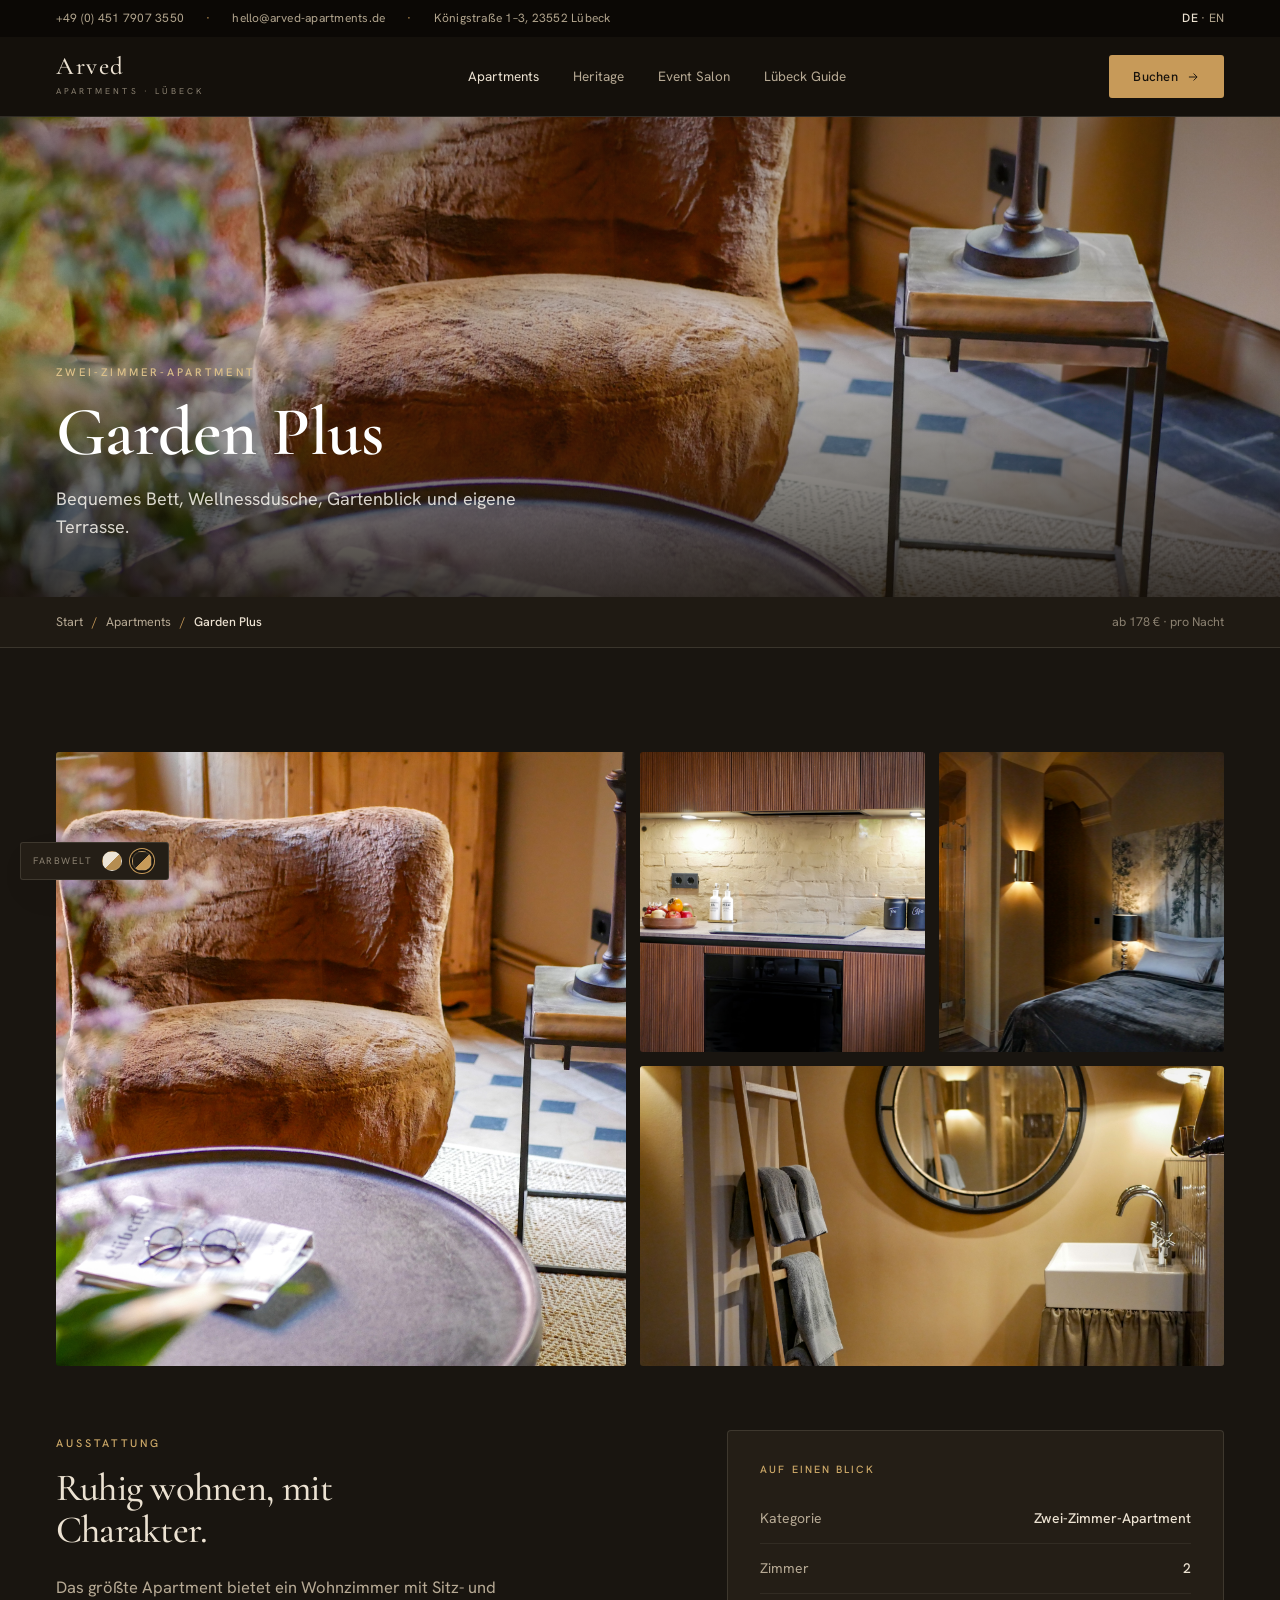
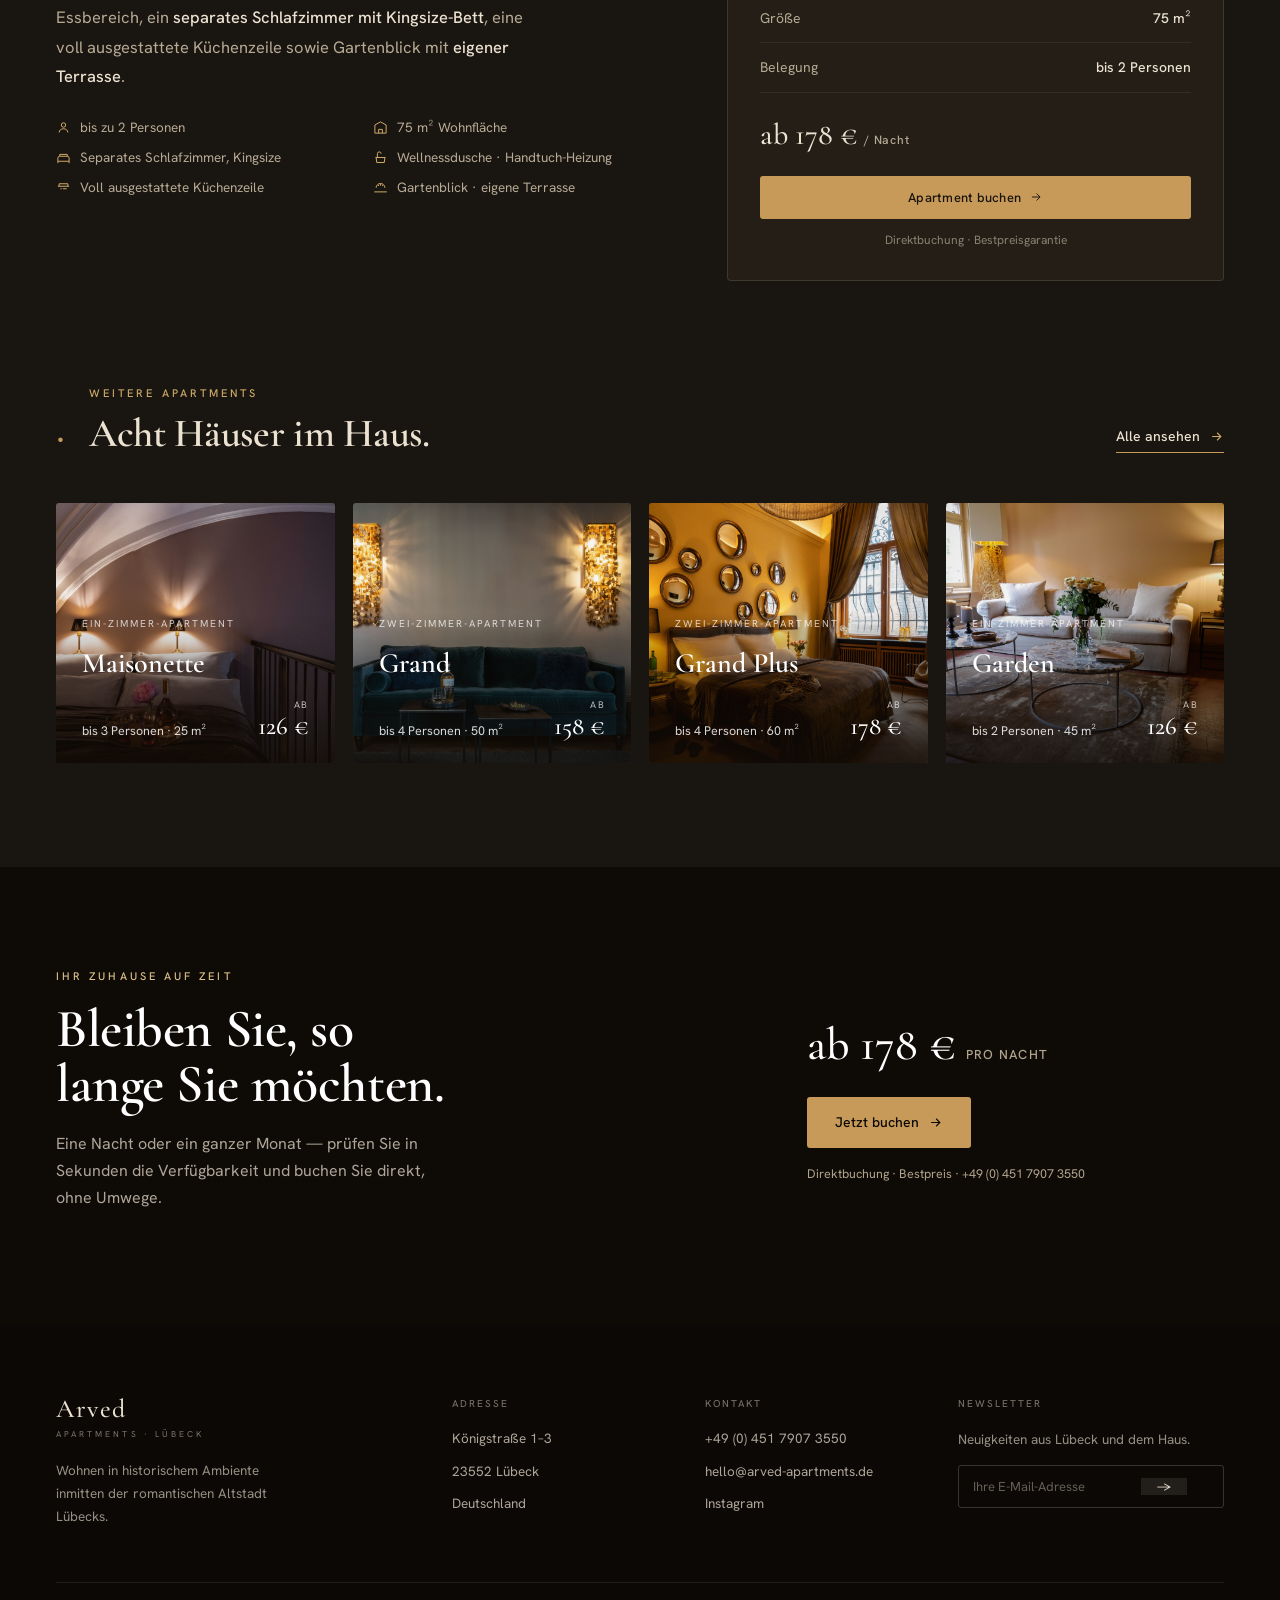
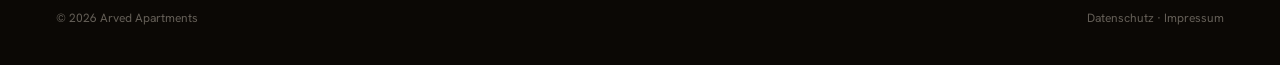
==== apartment-garden-plus.html @ 874bce6f "Initial import: ARVED Living click-dummy (static redesign prototype)" ====
<!DOCTYPE html>
<html lang="de"><head><meta charset="utf-8"><meta name="viewport" content="width=device-width, initial-scale=1"><title>Garden Plus — Arved Apartments</title>
<link rel="stylesheet" href="arved.css"><script src="arved.js"></script></head><body>
  <div class="util"><div class="util-in"><div class="l"><a href="tel:+4945179073550">+49 (0) 451 7907 3550</a><span class="dot">·</span><a href="mailto:hello@arved-apartments.de">hello@arved-apartments.de</a><span class="dot">·</span><span>Königstraße 1–3, 23552 Lübeck</span></div><div class="lang"><b>DE</b> · EN</div></div></div>
  <header class="nav"><div class="nav-in"><a class="mark" href="index.html"><b>Arved</b><span>Apartments · Lübeck</span></a><nav class="nav-l"><a href="apartments.html" class="on">Apartments</a><a href="heritage.html">Heritage</a><a href="event-salon.html">Event Salon</a><a href="lubeck.html">Lübeck Guide</a></nav><a class="btn-ink" href="https://booking2.softtec.software/arvedapartments" target="_blank" rel="noopener">Buchen <svg viewBox="0 0 24 24"><path d="M5 12h14M13 6l6 6-6 6"/></svg></a></div></header>
  <section class="phero" style="padding:0;"><img src="assets/arved/gardenplus-4.jpg" alt="Garden Plus Apartment" style="object-position:center 50%;"><div class="phero-ov"></div><div class="in"><span class="eb">Zwei-Zimmer-Apartment</span><h1>Garden Plus</h1><p>Bequemes Bett, Wellnessdusche, Gartenblick und eigene Terrasse.</p></div></section>
  <div class="crumb"><div class="wrap"><div><a href="index.html">Start</a><span class="sep">/</span><a href="apartments.html">Apartments</a><span class="sep">/</span><b>Garden Plus</b></div><div>ab 178 € · pro Nacht</div></div></div>

  <section><div class="wrap">
    <div class="gal">
        <a href="https://booking2.softtec.software/arvedapartments" target="_blank" rel="noopener"><img src="assets/arved/gardenplus-4.jpg" alt="Garden Plus — Wohnraum"></a>
        <a href="https://booking2.softtec.software/arvedapartments" target="_blank" rel="noopener"><img src="assets/arved/gardenplus-2.jpg" alt="Garden Plus — Küche"></a>
        <a href="https://booking2.softtec.software/arvedapartments" target="_blank" rel="noopener"><img src="assets/arved/gardenplus-3.jpg" alt="Garden Plus — Schlafzimmer"></a>
        <a href="https://booking2.softtec.software/arvedapartments" target="_blank" rel="noopener"><img src="assets/arved/gardenplus-1.jpg" alt="Garden Plus — Bad"></a>
    </div>
    <div class="facts" style="margin-top:64px;">
      <div class="prose">
        <span class="eb">Ausstattung</span>
        <h2 style="font-family:var(--serif);font-size:clamp(28px,3vw,40px);font-weight:500;letter-spacing:-0.02em;line-height:1.1;margin:12px 0 22px;max-width:16ch;">Ruhig wohnen, mit Charakter.</h2>
        <p>Das größte Apartment bietet ein Wohnzimmer mit Sitz- und Essbereich, ein <strong>separates Schlafzimmer mit Kingsize-Bett</strong>, eine voll ausgestattete Küchenzeile sowie Gartenblick mit <strong>eigener Terrasse</strong>.</p>
        <ul class="spec-list" style="grid-template-columns:1fr 1fr;max-width:none;margin-top:26px;"><li><svg viewBox="0 0 24 24"><circle cx="12" cy="8" r="3.5"/><path d="M5 20c0-3.6 3.1-6 7-6s7 2.4 7 6"/></svg>bis zu 2 Personen</li><li><svg viewBox="0 0 24 24"><path d="M3 21V8l9-5 9 5v13M3 21h18M9 21v-6h6v6"/></svg>75 m² Wohnfläche</li><li><svg viewBox="0 0 24 24"><path d="M3 18v-5a3 3 0 0 1 3-3h12a3 3 0 0 1 3 3v5M3 18h18M3 18v3M21 18v3M6 10V7h12v3"/></svg>Separates Schlafzimmer, Kingsize</li><li><svg viewBox="0 0 24 24"><path d="M4 12h16M7 12V6a3 3 0 0 1 6 0M5 12l1 8h12l1-8"/></svg>Wellnessdusche · Handtuch-Heizung</li><li><svg viewBox="0 0 24 24"><path d="M3 10h18M5 10V6h14v4M7 14h2M11 14h6"/></svg>Voll ausgestattete Küchenzeile</li><li><svg viewBox="0 0 24 24"><path d="M5 12.5a7 7 0 0 1 14 0M2 19h20M8.5 9.5l1-2M12 9l0-2.5M15.5 9.5l-1-2"/></svg>Gartenblick · eigene Terrasse</li></ul>
      </div>
      <aside class="factbox">
        <h4>Auf einen Blick</h4>
        <div class="r"><span>Kategorie</span><b>Zwei-Zimmer-Apartment</b></div>
        <div class="r"><span>Zimmer</span><b>2</b></div>
        <div class="r"><span>Größe</span><b>75 m²</b></div>
        <div class="r"><span>Belegung</span><b>bis 2 Personen</b></div>
        <div class="pr">ab 178 €<small>/ Nacht</small></div>
        <a class="btn-ink" style="width:100%;justify-content:center;" href="https://booking2.softtec.software/arvedapartments" target="_blank" rel="noopener">Apartment buchen <svg viewBox="0 0 24 24"><path d="M5 12h14M13 6l6 6-6 6"/></svg></a>
        <div style="text-align:center;font-size:12px;color:var(--t3);margin-top:12px;">Direktbuchung · Bestpreisgarantie</div>
      </aside>
    </div>
  </div></section>

  <section style="padding-top:0;"><div class="wrap">
    <div class="shead between"><div class="lh"><span class="rn" style="font-size:46px;">·</span><div><span class="eb">Weitere Apartments</span><h2 style="font-size:clamp(28px,3.2vw,40px);">Acht Häuser im Haus.</h2></div></div><a class="lnk" href="apartments.html">Alle ansehen <svg viewBox="0 0 24 24"><path d="M5 12h14M13 6l6 6-6 6"/></svg></a></div>
    <div style="display:grid;grid-template-columns:repeat(auto-fit,minmax(220px,1fr));gap:18px;">
        <a class="acard" style="min-height:260px;" href="apartment-maisonette.html"><img src="assets/arved/maisonette-3.jpg" alt="Maisonette"><div class="g"></div><div class="c"><span class="cat">Ein-Zimmer-Apartment</span><h3>Maisonette</h3><div class="row"><span class="spec">bis 3 Personen · 25 m²</span><span class="pr"><small>ab</small><b>126 €</b></span></div></div></a>
        <a class="acard" style="min-height:260px;" href="apartment-grand.html"><img src="assets/arved/grand-1.jpg" alt="Grand"><div class="g"></div><div class="c"><span class="cat">Zwei-Zimmer-Apartment</span><h3>Grand</h3><div class="row"><span class="spec">bis 4 Personen · 50 m²</span><span class="pr"><small>ab</small><b>158 €</b></span></div></div></a>
        <a class="acard" style="min-height:260px;" href="apartment-grand-plus.html"><img src="assets/arved/grandplus-3.jpg" alt="Grand Plus"><div class="g"></div><div class="c"><span class="cat">Zwei-Zimmer-Apartment</span><h3>Grand Plus</h3><div class="row"><span class="spec">bis 4 Personen · 60 m²</span><span class="pr"><small>ab</small><b>178 €</b></span></div></div></a>
        <a class="acard" style="min-height:260px;" href="apartment-garden.html"><img src="assets/arved/garden-1.jpg" alt="Garden"><div class="g"></div><div class="c"><span class="cat">Ein-Zimmer-Apartment</span><h3>Garden</h3><div class="row"><span class="spec">bis 2 Personen · 45 m²</span><span class="pr"><small>ab</small><b>126 €</b></span></div></div></a>
    </div>
  </div></section>

  <section class="band" style="padding:0;"><div class="wrap"><div><span class="eb">Ihr Zuhause auf Zeit</span><h2>Bleiben Sie, so lange Sie möchten.</h2><p>Eine Nacht oder ein ganzer Monat — prüfen Sie in Sekunden die Verfügbarkeit und buchen Sie direkt, ohne Umwege.</p></div><div class="band-cta"><div class="band-price">ab 178 €<small>pro Nacht</small></div><a class="btn-brass" style="margin-top:0;" href="https://booking2.softtec.software/arvedapartments" target="_blank" rel="noopener">Jetzt buchen <svg viewBox="0 0 24 24"><path d="M5 12h14M13 6l6 6-6 6"/></svg></a><span class="band-note">Direktbuchung · Bestpreis · +49 (0) 451 7907 3550</span></div></div></section>
  <footer><div class="wrap"><div class="ft"><div><div class="mark"><b>Arved</b><span>Apartments · Lübeck</span></div><p>Wohnen in historischem Ambiente inmitten der romantischen Altstadt Lübecks.</p></div><div class="col"><h4>Adresse</h4><div>Königstraße 1–3</div><div>23552 Lübeck</div><div>Deutschland</div></div><div class="col"><h4>Kontakt</h4><a href="tel:+4945179073550">+49 (0) 451 7907 3550</a><a href="mailto:hello@arved-apartments.de">hello@arved-apartments.de</a><a href="https://www.instagram.com/arvedapartments/" target="_blank" rel="noopener">Instagram</a></div><div class="col"><h4>Newsletter</h4><p style="margin:0 0 14px;">Neuigkeiten aus Lübeck und dem Haus.</p><div class="nl"><input type="email" placeholder="Ihre E-Mail-Adresse"><button>→</button></div></div></div><div class="ft-b"><span>© 2026 Arved Apartments</span><span><a href="#">Datenschutz</a> · <a href="#">Impressum</a></span></div></div></footer>
</body></html>
---- arved.css ----
/* ============================================================
   Arved Apartments — shared styles
   Two Farbwelten: "Pergament" (warm, default) · "Salbei" (cool sage)
   Switch with <html data-theme="salbei">
   ============================================================ */
@import url('https://fonts.googleapis.com/css2?family=Cormorant+Garamond:ital,wght@0,500;0,600;1,500;1,600&family=Hanken+Grotesk:wght@400;500;600&family=Geist+Mono:wght@400;500&display=swap');

:root{
  /* ---- Pergament — warm parchment, deep wood-black, brass ---- */
  --page:#ece4d6; --paper:#f2ebdf; --card:#f4eee3; --card-h:#efe7d9;
  --ink:#1d1812; --ink2:#171209; --ink3:#221a10;
  --t1:#241d14; --t2:#6c6051; --t3:#9d917c;
  --inv:#ece2d2; --invm:#b1a48d;
  --line:rgba(35,26,12,0.13); --line-s:rgba(35,26,12,0.08); --line-iv:rgba(236,226,210,0.16);
  --brass:#b58d51; --brass-d:#8a6a37; --brass-iv:#cda968;
  --ph-bg:#e0d5c2;
  --nav-bg:rgba(236,228,214,0.86); --book-bg:rgba(244,238,227,0.96);
  --serif:'Cormorant Garamond',Georgia,serif; --sans:'Hanken Grotesk',-apple-system,sans-serif;
  --mono:'Geist Mono',ui-monospace,monospace;
}
/* ---- Salbei — sage-stone paper, deep petrol-green, antique gold ---- */
html[data-theme="nacht"]{
  --page:#191510; --paper:#1f1a13; --card:#241e16; --card-h:#2b2419;
  --ink:#0e0a06; --ink2:#0b0805; --ink3:#15100a;
  --t1:#ece2d2; --t2:#b7aa95; --t3:#8a8070;
  --inv:#ece2d2; --invm:#b1a48d;
  --line:rgba(236,226,210,0.13); --line-s:rgba(236,226,210,0.07); --line-iv:rgba(236,226,210,0.16);
  --brass:#c79a59; --brass-d:#cda968; --brass-iv:#dcc089;
  --ph-bg:#241e16;
  --nav-bg:rgba(20,16,11,0.82); --book-bg:#241e16;
}
html{transition:none;}
*{box-sizing:border-box;}
html,body{margin:0;}
body{background:var(--page);color:var(--t1);font-family:var(--sans);font-size:15px;line-height:1.62;-webkit-font-smoothing:antialiased;-moz-osx-font-smoothing:grayscale;}
h1,h2,h3,h4{font-weight:500;margin:0;}
a{color:inherit;text-decoration:none;}
img{display:block;}
.wrap{max-width:1280px;margin:0 auto;padding:0 56px;}
.eb{font-size:11px;font-weight:500;letter-spacing:0.28em;text-transform:uppercase;color:var(--brass-d);}
.lnk{display:inline-flex;align-items:center;gap:9px;font-size:14px;font-weight:500;color:var(--t1);border-bottom:1px solid var(--brass);padding-bottom:4px;transition:gap .2s;}
.lnk:hover{gap:15px;}
.lnk svg{width:15px;height:15px;stroke:var(--brass-d);stroke-width:1.7;fill:none;}
.rn{font-family:var(--serif);font-weight:500;color:var(--brass);line-height:.78;letter-spacing:0;}

/* utility bar */
.util{background:var(--ink2);color:var(--invm);font-size:12px;letter-spacing:0.02em;}
.util-in{max-width:1280px;margin:0 auto;padding:9px 56px;display:flex;align-items:center;justify-content:space-between;gap:20px;}
.util a{color:var(--invm);transition:color .15s;}
.util a:hover{color:var(--inv);}
.util .l{display:flex;gap:22px;align-items:center;flex-wrap:wrap;}
.util .l a,.util .l span{white-space:nowrap;}
.util .dot{color:var(--brass);}
.util .lang{white-space:nowrap;}
.util .lang b{color:var(--inv);font-weight:500;}

/* nav */
.nav{position:sticky;top:0;z-index:40;background:var(--nav-bg);backdrop-filter:blur(14px);border-bottom:1px solid var(--line);}
.nav-in{max-width:1280px;margin:0 auto;padding:17px 56px;display:flex;align-items:center;justify-content:space-between;gap:30px;}
.mark b{font-family:var(--serif);font-size:25px;font-weight:500;letter-spacing:0.06em;display:block;line-height:1;}
.mark span{font-size:8.5px;letter-spacing:0.36em;text-transform:uppercase;color:var(--t3);margin-top:6px;display:block;}
.nav-l{display:flex;align-items:center;gap:34px;}
.nav-l a{font-size:13.5px;color:var(--t2);transition:color .15s;white-space:nowrap;}
.nav-l a:hover,.nav-l a.on{color:var(--t1);}
.btn-ink{background:var(--ink);color:var(--inv);font-size:13px;font-weight:500;border-radius:3px;padding:11px 24px;letter-spacing:0.02em;display:inline-flex;align-items:center;gap:8px;transition:opacity .15s;}
.btn-ink:hover{opacity:.88;}
.btn-ink svg{width:14px;height:14px;stroke:currentColor;stroke-width:1.6;fill:none;transition:transform .2s;}
.btn-ink:hover svg{transform:translateX(3px);}
.btn-out{background:transparent;color:var(--t1);border:1px solid var(--line);font-size:14px;font-weight:500;border-radius:3px;padding:13px 26px;display:inline-flex;align-items:center;gap:9px;transition:background .15s,border-color .15s;}
.btn-out:hover{background:var(--card);border-color:var(--t2);}

/* hero (homepage) */
.hero{position:relative;min-height:792px;display:flex;flex-direction:column;justify-content:flex-end;overflow:hidden;}
.hero>img{position:absolute;inset:0;width:100%;height:100%;object-fit:cover;object-position:center 50%;}
.hero-ov{position:absolute;inset:0;background:linear-gradient(to top,rgba(20,14,7,0.86),rgba(20,14,7,0.18) 52%,rgba(20,14,7,0.30)),linear-gradient(to right,rgba(20,14,7,0.55),rgba(20,14,7,0) 62%);}
.hero-top{position:absolute;top:32px;left:0;right:0;}
.hero-top .wrap{display:flex;justify-content:space-between;color:rgba(255,251,244,0.82);font-size:11px;letter-spacing:0.26em;text-transform:uppercase;}
.hero-top b{color:var(--brass-iv);font-weight:500;}
.hero-c{position:relative;padding-bottom:54px;}
.hero-price{display:inline-flex;align-items:baseline;gap:9px;white-space:nowrap;border:1px solid rgba(255,251,244,0.4);color:#fff;border-radius:3px;padding:7px 18px;font-size:12.5px;letter-spacing:0.04em;backdrop-filter:blur(4px);}
.hero-price b{font-family:var(--serif);font-size:16px;font-weight:500;color:var(--brass-iv);}
.hero h1{font-family:var(--serif);font-weight:500;letter-spacing:-0.008em;line-height:1.0;color:#fff;font-size:clamp(52px,6.6vw,98px);margin:22px 0 0;max-width:15ch;}
.hero h1 i{font-style:italic;font-weight:400;color:#fdf7ec;}
.hero-sub{color:rgba(255,251,244,0.8);font-size:18.5px;line-height:1.55;max-width:44ch;margin:20px 0 0;}

/* page hero (subpages) */
.phero{position:relative;min-height:480px;display:flex;flex-direction:column;justify-content:flex-end;overflow:hidden;}
.phero>img{position:absolute;inset:0;width:100%;height:100%;object-fit:cover;}
.phero-ov{position:absolute;inset:0;background:linear-gradient(to top,rgba(20,14,7,0.82),rgba(20,14,7,0.12) 56%,rgba(20,14,7,0.34));}
.phero .in{position:relative;max-width:1280px;margin:0 auto;width:100%;padding:0 56px 56px;}
.phero .eb{color:var(--brass-iv);}
.phero h1{font-family:var(--serif);font-weight:500;letter-spacing:-0.008em;line-height:1.02;color:#fff;font-size:clamp(42px,5.4vw,78px);margin:14px 0 0;max-width:16ch;}
.phero h1 i{font-style:italic;font-weight:400;}
.phero p{color:rgba(255,251,244,0.82);font-size:18px;line-height:1.55;max-width:46ch;margin:18px 0 0;}

/* breadcrumb */
.crumb{border-bottom:1px solid var(--line);background:var(--paper);}
.crumb .wrap{display:flex;align-items:center;justify-content:space-between;gap:20px;padding-top:15px;padding-bottom:15px;font-size:12.5px;color:var(--t3);}
.crumb a{color:var(--t2);}
.crumb a:hover{color:var(--t1);}
.crumb .sep{color:var(--brass);margin:0 9px;}
.crumb b{color:var(--t1);font-weight:500;}

/* booking bar */
.book{margin-top:36px;display:flex;align-items:stretch;background:var(--book-bg);border-radius:4px;backdrop-filter:blur(8px);max-width:780px;box-shadow:0 36px 80px -34px rgba(15,10,4,0.7);overflow:hidden;}
.book.flat{box-shadow:none;border:1px solid var(--line);margin-top:0;}
.bk-f{flex:1;padding:15px 22px;border-right:1px solid var(--line);display:flex;flex-direction:column;gap:4px;cursor:pointer;transition:background .15s;}
.bk-f:hover{background:var(--card-h);}
.bk-f .l{font-size:10px;letter-spacing:0.16em;text-transform:uppercase;color:var(--t3);}
.bk-f .v{font-size:15px;color:var(--t1);display:flex;align-items:center;gap:8px;}
.bk-f .v svg{width:15px;height:15px;stroke:var(--brass-d);stroke-width:1.6;fill:none;}
.bk-go{display:flex;align-items:center;gap:9px;background:var(--ink);color:var(--inv);font-size:14px;font-weight:500;padding:0 28px;white-space:nowrap;transition:opacity .15s;}
.bk-go:hover{opacity:.9;}
.bk-go svg{width:15px;height:15px;stroke:currentColor;stroke-width:1.7;fill:none;transition:transform .2s;}
.bk-go:hover svg{transform:translateX(3px);}

/* intro manifest */
.intro{padding:104px 0 96px;}
.intro-grid{display:grid;grid-template-columns:1.35fr 0.65fr;gap:64px;align-items:end;}
.intro h2{font-family:var(--serif);font-size:clamp(30px,3.5vw,46px);font-weight:500;letter-spacing:-0.004em;line-height:1.16;max-width:20ch;}
.intro h2 i{font-style:italic;color:var(--brass-d);}
.intro p{font-size:15.5px;color:var(--t2);line-height:1.75;}
.intro .meta{display:flex;flex-direction:column;gap:0;border-top:1px solid var(--line);}
.intro .meta div{display:flex;justify-content:space-between;gap:14px;padding:13px 0;border-bottom:1px solid var(--line-s);font-size:13.5px;}
.intro .meta div span{color:var(--t2);} .intro .meta div b{font-weight:500;font-family:var(--mono);font-size:12.5px;color:var(--t1);}

/* section heads */
section{padding:104px 0;}
.shead{display:flex;align-items:flex-end;gap:24px;margin-bottom:50px;}
.shead .rn{font-size:58px;}
.shead h2{font-family:var(--serif);font-size:clamp(32px,3.8vw,50px);font-weight:500;letter-spacing:-0.008em;line-height:1;}
.shead .eb{display:block;margin-bottom:10px;}
.shead.between{justify-content:space-between;align-items:flex-end;}
.shead.between .lh{display:flex;align-items:flex-end;gap:24px;}

/* heritage block */
.heritage{background:var(--paper);border-top:1px solid var(--line);border-bottom:1px solid var(--line);}
.her-grid{display:grid;grid-template-columns:1.04fr 0.96fr;gap:64px;align-items:center;}
.her-fig{position:relative;border-radius:3px;overflow:hidden;background:var(--ph-bg);aspect-ratio:4/5;}
.her-fig img{width:100%;height:100%;object-fit:cover;}
.cap{position:absolute;left:18px;bottom:15px;z-index:2;white-space:nowrap;color:#fff;font-family:var(--serif);font-style:italic;font-size:15px;text-shadow:0 1px 16px rgba(0,0,0,.7);}
.cap em{font-style:normal;font-family:var(--sans);font-size:10px;letter-spacing:0.18em;text-transform:uppercase;color:rgba(255,255,255,0.78);display:block;margin-bottom:5px;}
.her-tx h3{font-family:var(--serif);font-size:clamp(28px,3vw,40px);font-weight:500;letter-spacing:-0.004em;line-height:1.1;max-width:16ch;}
.her-tx p{font-size:16px;color:var(--t2);line-height:1.78;margin:22px 0 0;max-width:50ch;}
.her-tx p + p{margin-top:14px;}
.her-stats{display:flex;gap:40px;margin:32px 0 4px;flex-wrap:wrap;}
.her-stats .s b{font-family:var(--serif);font-size:32px;font-weight:500;color:var(--brass-d);display:block;letter-spacing:0;}
.her-stats .s span{font-size:10.5px;letter-spacing:0.16em;text-transform:uppercase;color:var(--t3);}

/* apartments gallery (homepage) */
.apts{padding-bottom:112px;}
.agrid{display:grid;grid-template-columns:repeat(12,1fr);gap:22px;}
.acard{position:relative;border-radius:3px;overflow:hidden;background:var(--ph-bg);text-decoration:none;display:flex;align-items:flex-end;min-height:300px;}
.acard img{position:absolute;inset:0;width:100%;height:100%;object-fit:cover;transition:transform .7s cubic-bezier(.2,.6,.2,1);}
.acard:hover img{transform:scale(1.045);}
.acard .g{position:absolute;inset:0;background:linear-gradient(to top,rgba(18,12,6,0.84),rgba(18,12,6,0.04) 58%);}
.acard .c{position:relative;padding:24px 26px;width:100%;color:#fff;}
.acard .cat{font-size:10px;letter-spacing:0.2em;text-transform:uppercase;color:rgba(255,255,255,0.74);}
.acard h3{font-family:var(--serif);font-size:28px;font-weight:500;margin:7px 0 0;letter-spacing:0;}
.acard .row{display:flex;align-items:flex-end;justify-content:space-between;gap:14px;margin-top:13px;}
.acard .spec{font-size:12.5px;color:rgba(255,255,255,0.84);line-height:1.4;max-width:24ch;}
.acard .pr{text-align:right;line-height:1.05;white-space:nowrap;}
.acard .pr small{font-size:9.5px;letter-spacing:0.14em;text-transform:uppercase;color:rgba(255,255,255,0.72);display:block;margin-bottom:3px;}
.acard .pr b{font-family:var(--serif);font-size:25px;font-weight:500;}
.acard .badge{position:absolute;top:16px;left:18px;font-family:var(--mono);font-size:11px;letter-spacing:0.08em;color:#fff;opacity:.86;}
.c-7{grid-column:span 7;} .c-5{grid-column:span 5;} .c-4{grid-column:span 4;} .c-6{grid-column:span 6;}
.tall{min-height:430px;}
.apt-foot{display:flex;justify-content:flex-end;margin-top:34px;}

/* apartment spreads (overview) */
.aprow{display:grid;grid-template-columns:1.05fr 0.95fr;gap:60px;align-items:center;}
.aprow + .aprow{margin-top:104px;}
.aprow.flip .ap-media{order:2;}
.ap-media{display:grid;grid-template-columns:2fr 1fr;grid-template-rows:1fr 1fr;gap:12px;height:480px;}
.ap-media a{position:relative;border-radius:3px;overflow:hidden;background:var(--ph-bg);display:block;}
.ap-media a:first-child{grid-row:span 2;}
.ap-media img{width:100%;height:100%;object-fit:cover;transition:transform .7s cubic-bezier(.2,.6,.2,1);}
.ap-media a:hover img{transform:scale(1.05);}
.ap-tx .num{font-family:var(--mono);font-size:12px;letter-spacing:0.14em;color:var(--brass-d);}
.ap-tx h3{font-family:var(--serif);font-size:clamp(32px,3.6vw,48px);font-weight:500;letter-spacing:-0.004em;line-height:1;margin:10px 0 0;}
.ap-tx .cat{font-size:11px;letter-spacing:0.2em;text-transform:uppercase;color:var(--t3);margin-top:12px;}
.ap-tx .desc{font-size:16px;color:var(--t2);line-height:1.75;margin:18px 0 0;max-width:46ch;}
.spec-list{list-style:none;margin:24px 0 0;padding:0;display:grid;grid-template-columns:1fr 1fr;gap:11px 26px;max-width:48ch;}
.spec-list li{font-size:13.5px;color:var(--t2);display:flex;align-items:flex-start;gap:9px;line-height:1.4;}
.spec-list li svg{width:15px;height:15px;stroke:var(--brass-d);stroke-width:1.6;fill:none;flex:0 0 auto;margin-top:2px;}
.ap-foot{display:flex;align-items:center;gap:22px;margin-top:30px;padding-top:24px;border-top:1px solid var(--line);flex-wrap:wrap;}
.price-blk{line-height:1;}
.price-blk small{font-size:11px;letter-spacing:0.14em;text-transform:uppercase;color:var(--t3);display:block;margin-bottom:6px;}
.price-blk b{font-family:var(--serif);font-size:34px;font-weight:500;letter-spacing:0;}
.price-blk b span{font-size:15px;color:var(--t2);font-family:var(--sans);font-weight:400;margin-left:4px;}

/* detail gallery */
.gal{display:grid;grid-template-columns:2fr 1fr 1fr;grid-template-rows:300px 300px;gap:14px;}
.gal a{position:relative;border-radius:3px;overflow:hidden;background:var(--ph-bg);display:block;}
.gal a:first-child{grid-row:span 2;}
.gal a:last-child{grid-column:span 2;}
.gal img{width:100%;height:100%;object-fit:cover;transition:transform .7s cubic-bezier(.2,.6,.2,1);}
.gal a:hover img{transform:scale(1.04);}

/* two column prose / facts */
.facts{display:grid;grid-template-columns:1.1fr 0.9fr;gap:64px;align-items:start;}
.prose p{font-size:16.5px;color:var(--t2);line-height:1.8;margin:0 0 18px;max-width:54ch;}
.prose p strong{color:var(--t1);font-weight:500;}
.factbox{border:1px solid var(--line);border-radius:4px;background:var(--card);padding:30px 32px;}
.factbox h4{font-size:10.5px;letter-spacing:0.2em;text-transform:uppercase;color:var(--brass-d);margin:0 0 16px;}
.factbox .r{display:flex;justify-content:space-between;gap:14px;padding:13px 0;border-bottom:1px solid var(--line-s);font-size:14px;}
.factbox .r:last-of-type{border-bottom:0;}
.factbox .r span{color:var(--t2);} .factbox .r b{font-weight:500;}
.factbox .pr{font-family:var(--serif);font-size:30px;font-weight:500;margin:18px 0 16px;letter-spacing:0;}
.factbox .pr small{font-family:var(--sans);font-size:12px;color:var(--t2);letter-spacing:0.06em;margin-left:6px;}

/* event salon (dark) */
.salon{background:var(--ink2);color:var(--inv);}
.salon .shead h2{color:#fff;}
.salon .rn{color:var(--brass-iv);}
.salon .eb{color:var(--brass-iv);}
.sgrid{display:grid;grid-template-columns:1.5fr 1fr;gap:22px;}
.sgrid .big{position:relative;border-radius:3px;overflow:hidden;min-height:520px;background:var(--ink3);}
.sgrid .big img{position:absolute;inset:0;width:100%;height:100%;object-fit:cover;}
.sgrid figure::after{content:"";position:absolute;inset:0;background:linear-gradient(to top,rgba(18,12,6,0.74),rgba(18,12,6,0) 46%);pointer-events:none;}
.scol{display:grid;grid-template-rows:1fr 1fr;gap:22px;}
.scol .sm{position:relative;border-radius:3px;overflow:hidden;background:var(--ink3);}
.scol .sm img{position:absolute;inset:0;width:100%;height:100%;object-fit:cover;}
.sbar{display:grid;grid-template-columns:1.4fr 1fr;gap:48px;align-items:center;margin-top:40px;}
.sbar p{font-size:16px;color:rgba(236,226,210,0.74);line-height:1.78;max-width:52ch;}
.sbar .stats{display:flex;gap:40px;flex-wrap:wrap;justify-content:flex-end;}
.sbar .stats .s{text-align:right;}
.sbar .stats .s b{font-family:var(--serif);font-size:34px;font-weight:500;color:var(--brass-iv);display:block;}
.sbar .stats .s span{font-size:10.5px;letter-spacing:0.16em;text-transform:uppercase;color:var(--invm);}
.btn-brass{background:var(--brass);color:var(--ink2);font-size:14px;font-weight:500;border-radius:3px;padding:14px 28px;display:inline-flex;align-items:center;gap:9px;transition:opacity .15s;margin-top:26px;}
.btn-brass:hover{opacity:.92;}
.btn-brass svg{width:15px;height:15px;stroke:currentColor;stroke-width:1.7;fill:none;transition:transform .2s;}
.btn-brass:hover svg{transform:translateX(3px);}

/* lübeck grid */
.lub-lead{max-width:60ch;font-size:16.5px;color:var(--t2);line-height:1.75;margin:-14px 0 0;}
.lgrid{display:grid;grid-template-columns:1.5fr 1fr 1fr;grid-template-rows:248px 248px;gap:18px;margin-top:52px;}
.lc{position:relative;border-radius:3px;overflow:hidden;background:var(--ph-bg);}
.lc img{width:100%;height:100%;object-fit:cover;transition:transform .7s cubic-bezier(.2,.6,.2,1);}
.lc:hover img{transform:scale(1.05);}
.lc .g{position:absolute;inset:0;background:linear-gradient(to top,rgba(18,12,6,0.7),rgba(18,12,6,0) 52%);}
.lc .cap{left:18px;bottom:14px;}
.lc.big{grid-row:span 2;}
.lub-foot{margin-top:38px;}

/* guide cards */
.guide{display:grid;grid-template-columns:repeat(3,1fr);gap:26px;}
.gcard{background:var(--card);border:1px solid var(--line);border-radius:4px;overflow:hidden;transition:background .15s;}
.gcard:hover{background:var(--card-h);}
.gcard .im{position:relative;aspect-ratio:3/2;overflow:hidden;background:var(--ph-bg);}
.gcard .im img{width:100%;height:100%;object-fit:cover;transition:transform .7s cubic-bezier(.2,.6,.2,1);}
.gcard:hover .im img{transform:scale(1.05);}
.gcard .b{padding:22px 24px 26px;}
.gcard .k{font-size:10.5px;letter-spacing:0.18em;text-transform:uppercase;color:var(--brass-d);}
.gcard h3{font-family:var(--serif);font-size:22px;font-weight:500;margin:9px 0 0;letter-spacing:0;}
.gcard p{font-size:14px;color:var(--t2);line-height:1.6;margin:10px 0 0;}

/* closing band */
.band{background:var(--ink);color:var(--inv);}
.band .wrap{padding:96px 56px;display:grid;grid-template-columns:1.25fr 0.75fr;gap:56px;align-items:center;}
.band .eb{color:var(--brass-iv);}
.band h2{font-family:var(--serif);font-size:clamp(34px,4.2vw,58px);font-weight:500;letter-spacing:-0.008em;line-height:1.02;color:#fff;margin-top:15px;max-width:15ch;}
.band p{color:rgba(236,226,210,0.72);font-size:16px;line-height:1.7;max-width:42ch;margin-top:18px;}
.band-cta{display:flex;flex-direction:column;align-items:flex-start;gap:16px;}
.band-price{font-family:var(--serif);font-size:46px;font-weight:500;letter-spacing:-0.004em;color:#fff;}
.band-price small{font-family:var(--sans);font-size:13px;letter-spacing:0.1em;text-transform:uppercase;color:var(--invm);margin-left:10px;}
.band-note{font-size:12.5px;color:var(--invm);}

/* footer */
footer{background:var(--ink2);color:var(--inv);padding:72px 0 36px;}
.ft{display:grid;grid-template-columns:1.7fr 1fr 1fr 1.3fr;gap:48px;}
.ft .mark b{font-family:var(--serif);font-size:26px;color:var(--inv);letter-spacing:0.06em;}
.ft .mark span{font-size:8.5px;letter-spacing:0.36em;text-transform:uppercase;color:rgba(236,226,210,0.5);margin-top:6px;display:block;}
.ft p{font-size:13.5px;line-height:1.7;color:rgba(236,226,210,0.62);max-width:30ch;margin:18px 0 0;}
.ft h4{font-size:10px;letter-spacing:0.2em;text-transform:uppercase;color:rgba(236,226,210,0.46);margin:0 0 16px;}
.ft .col a,.ft .col div{display:block;font-size:13.5px;color:rgba(236,226,210,0.72);margin-bottom:11px;transition:color .15s;}
.ft .col a:hover{color:#fff;}
.nl{display:flex;border:1px solid rgba(236,226,210,0.2);border-radius:3px;overflow:hidden;margin-top:4px;}
.nl input{flex:1;background:transparent;border:0;color:#fff;font-family:var(--sans);font-size:13px;padding:12px 14px;outline:none;}
.nl input::placeholder{color:rgba(236,226,210,0.4);}
.nl button{background:rgba(236,226,210,0.1);border:0;color:var(--inv);font-family:var(--sans);font-size:13px;padding:0 16px;cursor:pointer;transition:background .15s;}
.nl button:hover{background:rgba(236,226,210,0.18);}
.ft-b{display:flex;justify-content:space-between;align-items:center;margin-top:54px;padding-top:26px;border-top:1px solid rgba(236,226,210,0.1);font-size:12px;color:rgba(236,226,210,0.4);}
.ft-b a{color:inherit;}

/* Farbwelt toggle */
.tw{position:fixed;left:20px;bottom:20px;z-index:90;display:flex;align-items:center;gap:10px;background:var(--card);border:1px solid var(--line);border-radius:3px;padding:8px 16px 8px 12px;box-shadow:0 14px 36px -16px rgba(0,0,0,.45);}
.tw .lab{font-size:9.5px;letter-spacing:0.16em;text-transform:uppercase;color:var(--t3);}
.tw button{width:20px;height:20px;border-radius:50%;border:1px solid var(--line);cursor:pointer;padding:0;transition:transform .15s;}
.tw button:hover{transform:scale(1.12);}
.tw button.on{box-shadow:0 0 0 2px var(--page),0 0 0 3px var(--brass);}
.tw .w-perg{background:linear-gradient(135deg,#ece4d6 50%,#b58d51 50%);}
.tw .w-nacht{background:linear-gradient(135deg,#241e16 50%,#c79a59 50%);}

@media(max-width:1040px){
  .wrap,.util-in,.nav-in,.phero .in,.band .wrap{padding-left:26px;padding-right:26px;}
  .nav-l{gap:18px;}
  .nav-l a:nth-child(n+3){display:none;}
  .intro-grid,.her-grid,.sbar,.band .wrap,.sgrid,.facts,.aprow,.aprow.flip .ap-media{grid-template-columns:1fr;gap:36px;}
  .aprow.flip .ap-media{order:0;}
  .agrid{grid-template-columns:repeat(6,1fr);}
  .c-7,.c-5,.c-4{grid-column:span 6;}
  .lgrid,.guide{grid-template-columns:1fr 1fr;grid-template-rows:auto;}
  .lc.big{grid-row:span 1;grid-column:span 2;}
  .scol{grid-template-rows:240px 240px;}
  .ap-media{height:360px;}
  .gal{grid-template-rows:220px 220px;}
}

/* Nacht — component integration + premium display weight */
html[data-theme="nacht"] .btn-ink,html[data-theme="nacht"] .bk-go{background:var(--brass);color:#17120c;}
html[data-theme="nacht"] .btn-ink svg,html[data-theme="nacht"] .bk-go svg{stroke:#17120c;}
html[data-theme="nacht"] .hero-price{border-color:rgba(255,255,255,0.34);}
html[data-theme="nacht"] .nl input{color:#fff;}
.hero h1,.phero h1,.shead h2,.band h2,.intro h2,.her-tx h3,.acard h3{font-weight:600;}
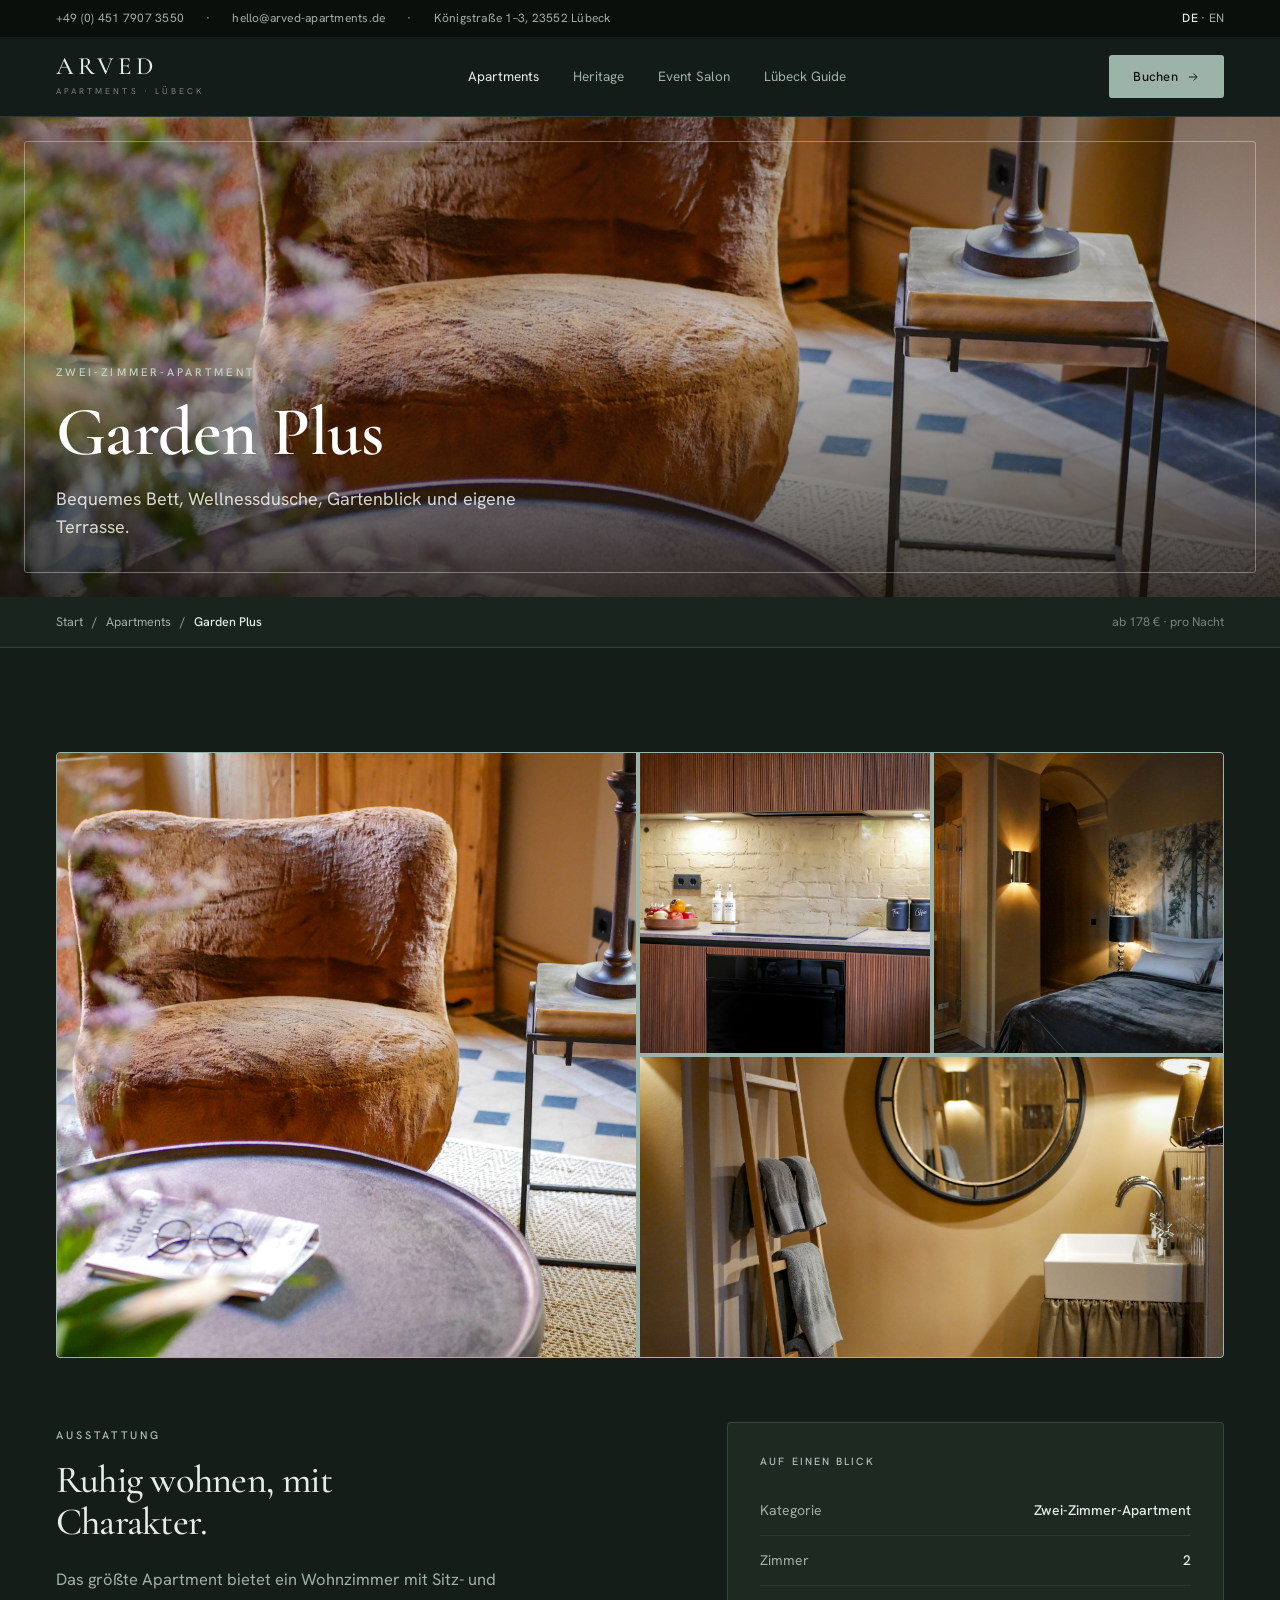
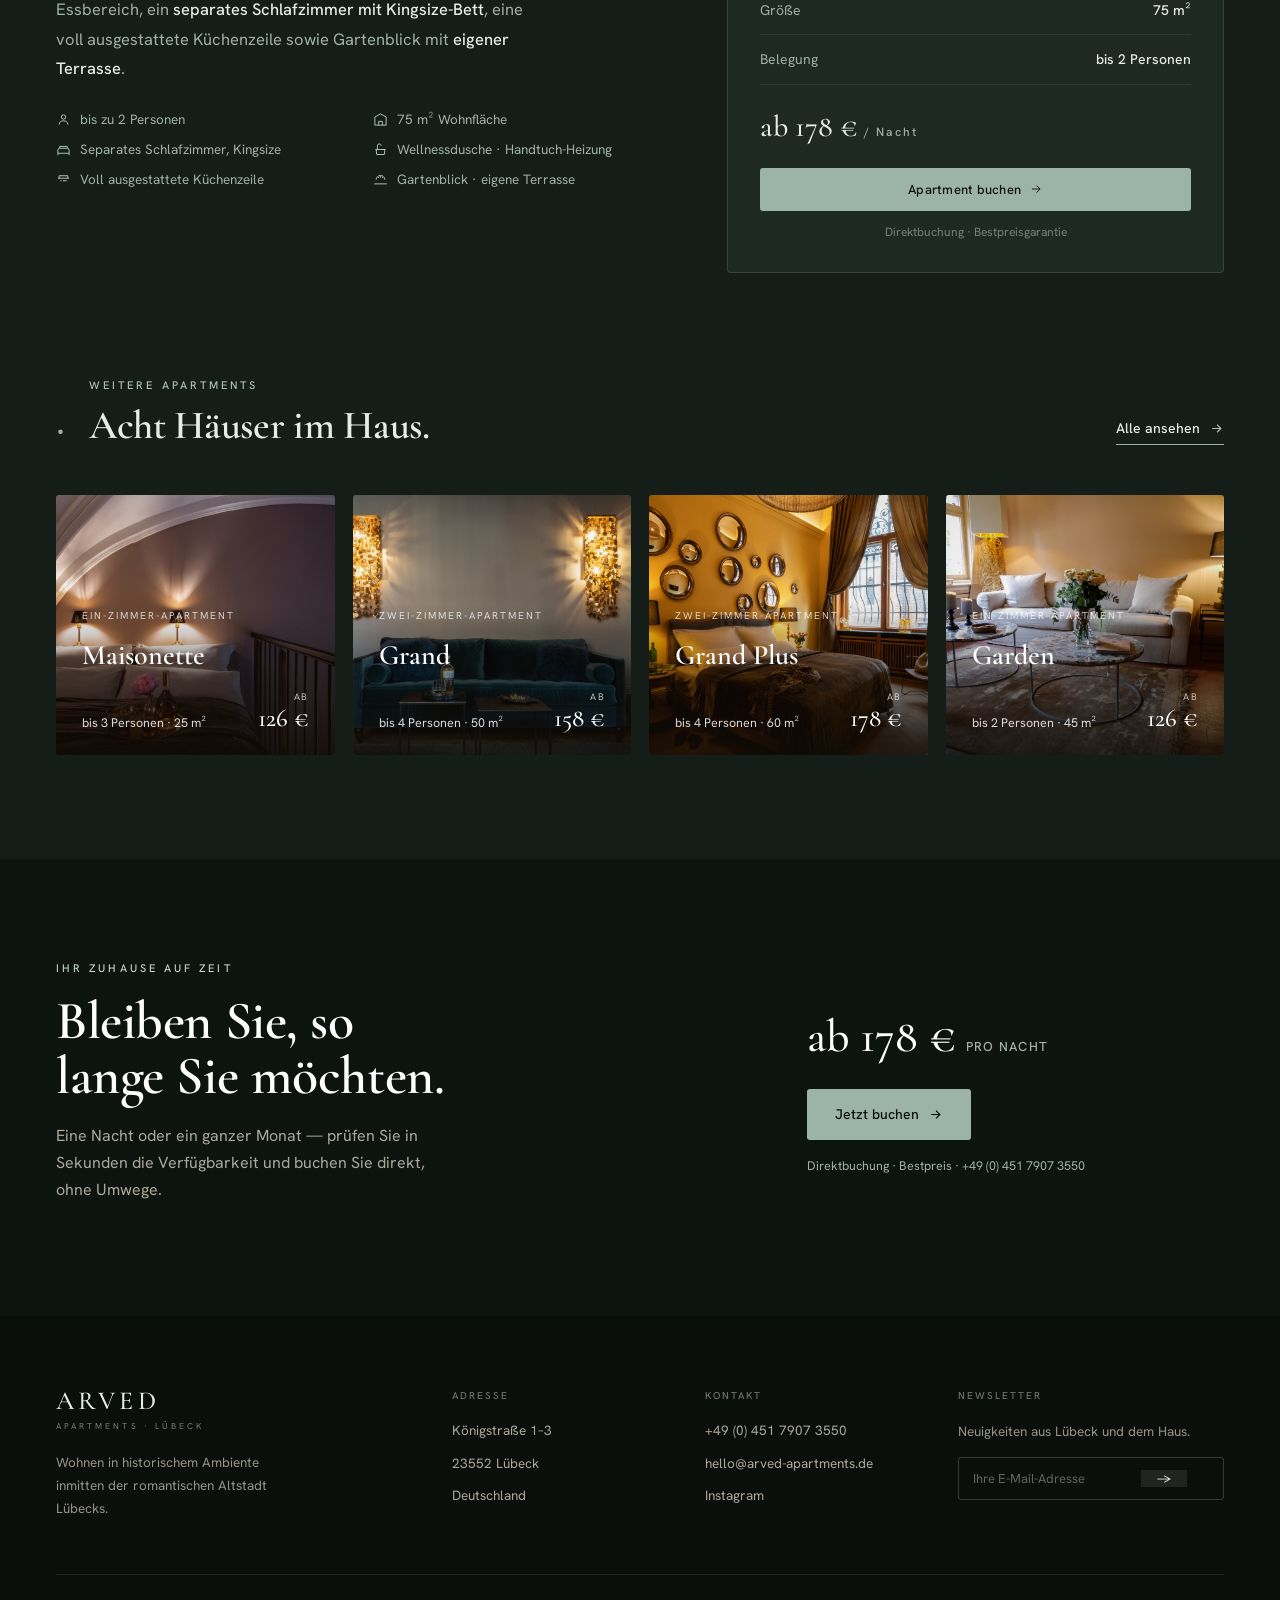
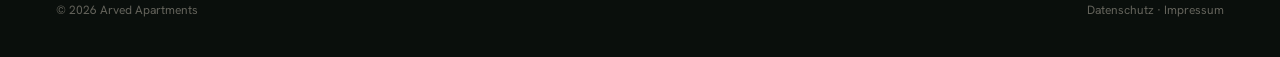
==== commit 54681817: "Replace site with updated build from Arved Living (1).zip Swap in the user's own corrected responsiv" ====
--- a/apartment-garden-plus.html
+++ b/apartment-garden-plus.html
@@ -1,8 +1,8 @@
 <!DOCTYPE html>
-<html lang="de"><head><meta charset="utf-8"><meta name="viewport" content="width=device-width, initial-scale=1"><title>Garden Plus — Arved Apartments</title>
-<link rel="stylesheet" href="arved.css"><script src="arved.js"></script></head><body>
+<html lang="de" data-theme="thyra"><head><meta charset="utf-8"><meta name="viewport" content="width=device-width, initial-scale=1"><title>Garden Plus — Arved Apartments</title>
+<link rel="stylesheet" href="arved.css?v=3"><script src="arved.js?v=3"></script></head><body>
   <div class="util"><div class="util-in"><div class="l"><a href="tel:+4945179073550">+49 (0) 451 7907 3550</a><span class="dot">·</span><a href="mailto:hello@arved-apartments.de">hello@arved-apartments.de</a><span class="dot">·</span><span>Königstraße 1–3, 23552 Lübeck</span></div><div class="lang"><b>DE</b> · EN</div></div></div>
-  <header class="nav"><div class="nav-in"><a class="mark" href="index.html"><b>Arved</b><span>Apartments · Lübeck</span></a><nav class="nav-l"><a href="apartments.html" class="on">Apartments</a><a href="heritage.html">Heritage</a><a href="event-salon.html">Event Salon</a><a href="lubeck.html">Lübeck Guide</a></nav><a class="btn-ink" href="https://booking2.softtec.software/arvedapartments" target="_blank" rel="noopener">Buchen <svg viewBox="0 0 24 24"><path d="M5 12h14M13 6l6 6-6 6"/></svg></a></div></header>
+  <header class="nav"><div class="nav-in"><a class="mark" href="index.html"><b>ARVED</b><span>Apartments · Lübeck</span></a><nav class="nav-l"><a href="apartments.html" class="on">Apartments</a><a href="heritage.html">Heritage</a><a href="event-salon.html">Event Salon</a><a href="lubeck.html">Lübeck Guide</a></nav><a class="btn-ink" href="https://booking2.softtec.software/arvedapartments" target="_blank" rel="noopener">Buchen <svg viewBox="0 0 24 24"><path d="M5 12h14M13 6l6 6-6 6"/></svg></a></div></header>
   <section class="phero" style="padding:0;"><img src="assets/arved/gardenplus-4.jpg" alt="Garden Plus Apartment" style="object-position:center 50%;"><div class="phero-ov"></div><div class="in"><span class="eb">Zwei-Zimmer-Apartment</span><h1>Garden Plus</h1><p>Bequemes Bett, Wellnessdusche, Gartenblick und eigene Terrasse.</p></div></section>
   <div class="crumb"><div class="wrap"><div><a href="index.html">Start</a><span class="sep">/</span><a href="apartments.html">Apartments</a><span class="sep">/</span><b>Garden Plus</b></div><div>ab 178 € · pro Nacht</div></div></div>
 
@@ -44,5 +44,5 @@
   </div></section>
 
   <section class="band" style="padding:0;"><div class="wrap"><div><span class="eb">Ihr Zuhause auf Zeit</span><h2>Bleiben Sie, so lange Sie möchten.</h2><p>Eine Nacht oder ein ganzer Monat — prüfen Sie in Sekunden die Verfügbarkeit und buchen Sie direkt, ohne Umwege.</p></div><div class="band-cta"><div class="band-price">ab 178 €<small>pro Nacht</small></div><a class="btn-brass" style="margin-top:0;" href="https://booking2.softtec.software/arvedapartments" target="_blank" rel="noopener">Jetzt buchen <svg viewBox="0 0 24 24"><path d="M5 12h14M13 6l6 6-6 6"/></svg></a><span class="band-note">Direktbuchung · Bestpreis · +49 (0) 451 7907 3550</span></div></div></section>
-  <footer><div class="wrap"><div class="ft"><div><div class="mark"><b>Arved</b><span>Apartments · Lübeck</span></div><p>Wohnen in historischem Ambiente inmitten der romantischen Altstadt Lübecks.</p></div><div class="col"><h4>Adresse</h4><div>Königstraße 1–3</div><div>23552 Lübeck</div><div>Deutschland</div></div><div class="col"><h4>Kontakt</h4><a href="tel:+4945179073550">+49 (0) 451 7907 3550</a><a href="mailto:hello@arved-apartments.de">hello@arved-apartments.de</a><a href="https://www.instagram.com/arvedapartments/" target="_blank" rel="noopener">Instagram</a></div><div class="col"><h4>Newsletter</h4><p style="margin:0 0 14px;">Neuigkeiten aus Lübeck und dem Haus.</p><div class="nl"><input type="email" placeholder="Ihre E-Mail-Adresse"><button>→</button></div></div></div><div class="ft-b"><span>© 2026 Arved Apartments</span><span><a href="#">Datenschutz</a> · <a href="#">Impressum</a></span></div></div></footer>
+  <footer><div class="wrap"><div class="ft"><div><div class="mark"><b>ARVED</b><span>Apartments · Lübeck</span></div><p>Wohnen in historischem Ambiente inmitten der romantischen Altstadt Lübecks.</p></div><div class="col"><h4>Adresse</h4><div>Königstraße 1–3</div><div>23552 Lübeck</div><div>Deutschland</div></div><div class="col"><h4>Kontakt</h4><a href="tel:+4945179073550">+49 (0) 451 7907 3550</a><a href="mailto:hello@arved-apartments.de">hello@arved-apartments.de</a><a href="https://www.instagram.com/arvedapartments/" target="_blank" rel="noopener">Instagram</a></div><div class="col"><h4>Newsletter</h4><p style="margin:0 0 14px;">Neuigkeiten aus Lübeck und dem Haus.</p><div class="nl"><input type="email" placeholder="Ihre E-Mail-Adresse"><button>→</button></div></div></div><div class="ft-b"><span>© 2026 Arved Apartments</span><span><a href="#">Datenschutz</a> · <a href="#">Impressum</a></span></div></div></footer>
 </body></html>
--- a/arved.css
+++ b/arved.css
@@ -7,28 +7,22 @@
 
 :root{
   /* ---- Pergament — warm parchment, deep wood-black, brass ---- */
-  --page:#ece4d6; --paper:#f2ebdf; --card:#f4eee3; --card-h:#efe7d9;
-  --ink:#1d1812; --ink2:#171209; --ink3:#221a10;
-  --t1:#241d14; --t2:#6c6051; --t3:#9d917c;
-  --inv:#ece2d2; --invm:#b1a48d;
-  --line:rgba(35,26,12,0.13); --line-s:rgba(35,26,12,0.08); --line-iv:rgba(236,226,210,0.16);
-  --brass:#b58d51; --brass-d:#8a6a37; --brass-iv:#cda968;
-  --ph-bg:#e0d5c2;
-  --nav-bg:rgba(236,228,214,0.86); --book-bg:rgba(244,238,227,0.96);
+  --page:#f6f5f3; --paper:#ffffff; --card:#ffffff; --card-h:#f3f3f6;
+  --ink:#1f1f29; --ink2:#1a1a22; --ink3:#26262f;
+  --t1:#1f1f29; --t2:#56565f; --t3:#9090a0;
+  --inv:#f1f1f4; --invm:#a6a6b2;
+  --line:rgba(31,31,41,0.12); --line-s:rgba(31,31,41,0.06); --line-iv:rgba(241,241,244,0.16);
+  --brass:#8a857a; --brass-d:#67625a; --brass-iv:#bdb8ad;
+  --ph-bg:#ebebf2;
+  --nav-bg:rgba(246,245,243,0.84); --book-bg:rgba(255,255,255,0.97);
   --serif:'Cormorant Garamond',Georgia,serif; --sans:'Hanken Grotesk',-apple-system,sans-serif;
   --mono:'Geist Mono',ui-monospace,monospace;
 }
 /* ---- Salbei — sage-stone paper, deep petrol-green, antique gold ---- */
-html[data-theme="nacht"]{
-  --page:#191510; --paper:#1f1a13; --card:#241e16; --card-h:#2b2419;
-  --ink:#0e0a06; --ink2:#0b0805; --ink3:#15100a;
-  --t1:#ece2d2; --t2:#b7aa95; --t3:#8a8070;
-  --inv:#ece2d2; --invm:#b1a48d;
-  --line:rgba(236,226,210,0.13); --line-s:rgba(236,226,210,0.07); --line-iv:rgba(236,226,210,0.16);
-  --brass:#c79a59; --brass-d:#cda968; --brass-iv:#dcc089;
-  --ph-bg:#241e16;
-  --nav-bg:rgba(20,16,11,0.82); --book-bg:#241e16;
-}
+html[data-theme="thyra"]{ --page:#141d18; --paper:#1a241e; --card:#1e2922; --card-h:#26332b; --ink:#0d130f; --ink2:#0a0f0c; --ink3:#141d18; --t1:#e6ece7; --t2:#9fb0a6; --t3:#74837a; --inv:#e6ece7; --invm:#9fb0a6; --line:rgba(230,236,231,0.13); --line-s:rgba(230,236,231,0.07); --line-iv:rgba(230,236,231,0.16); --brass:#9bb3a8; --brass-d:#abc0b6; --brass-iv:#c0d0c8; --ph-bg:#1e2922; --nav-bg:rgba(20,29,24,0.88); --book-bg:#1e2922; }
+html[data-theme="magnus"]{ --page:#161d28; --paper:#1b2330; --card:#1e2735; --card-h:#243044; --ink:#0e131b; --ink2:#0b0f16; --ink3:#161d28; --t1:#e8ebf1; --t2:#9fabbb; --t3:#74808f; --inv:#e8ebf1; --invm:#9fabbb; --line:rgba(232,235,241,0.13); --line-s:rgba(232,235,241,0.07); --line-iv:rgba(232,235,241,0.16); --brass:#9aabc0; --brass-d:#aebaca; --brass-iv:#c4cedb; --ph-bg:#1e2735; --nav-bg:rgba(16,21,30,0.88); --book-bg:#1e2735; }
+  
+html[data-theme="douglas"]{ --page:#1c1714; --paper:#241d19; --card:#2a221d; --card-h:#322822; --ink:#130f0c; --ink2:#100c0a; --ink3:#1c1714; --t1:#efe7df; --t2:#b3a79c; --t3:#867a6f; --inv:#efe7df; --invm:#b3a79c; --line:rgba(239,231,223,0.13); --line-s:rgba(239,231,223,0.07); --line-iv:rgba(239,231,223,0.16); --brass:#c2a79f; --brass-d:#cdb4ac; --brass-iv:#d8c5be; --ph-bg:#2a221d; --nav-bg:rgba(28,23,20,0.88); --book-bg:#2a221d; }
 html{transition:none;}
 *{box-sizing:border-box;}
 html,body{margin:0;}
@@ -57,7 +51,7 @@
 /* nav */
 .nav{position:sticky;top:0;z-index:40;background:var(--nav-bg);backdrop-filter:blur(14px);border-bottom:1px solid var(--line);}
 .nav-in{max-width:1280px;margin:0 auto;padding:17px 56px;display:flex;align-items:center;justify-content:space-between;gap:30px;}
-.mark b{font-family:var(--serif);font-size:25px;font-weight:500;letter-spacing:0.06em;display:block;line-height:1;}
+.mark b{font-family:var(--serif);font-size:25px;font-weight:500;letter-spacing:0.16em;display:block;line-height:1;}
 .mark span{font-size:8.5px;letter-spacing:0.36em;text-transform:uppercase;color:var(--t3);margin-top:6px;display:block;}
 .nav-l{display:flex;align-items:center;gap:34px;}
 .nav-l a{font-size:13.5px;color:var(--t2);transition:color .15s;white-space:nowrap;}
@@ -75,10 +69,10 @@
 .hero-ov{position:absolute;inset:0;background:linear-gradient(to top,rgba(20,14,7,0.86),rgba(20,14,7,0.18) 52%,rgba(20,14,7,0.30)),linear-gradient(to right,rgba(20,14,7,0.55),rgba(20,14,7,0) 62%);}
 .hero-top{position:absolute;top:32px;left:0;right:0;}
 .hero-top .wrap{display:flex;justify-content:space-between;color:rgba(255,251,244,0.82);font-size:11px;letter-spacing:0.26em;text-transform:uppercase;}
-.hero-top b{color:var(--brass-iv);font-weight:500;}
+.hero-top b{color:rgba(255,250,244,0.92);font-weight:500;}
 .hero-c{position:relative;padding-bottom:54px;}
-.hero-price{display:inline-flex;align-items:baseline;gap:9px;white-space:nowrap;border:1px solid rgba(255,251,244,0.4);color:#fff;border-radius:3px;padding:7px 18px;font-size:12.5px;letter-spacing:0.04em;backdrop-filter:blur(4px);}
-.hero-price b{font-family:var(--serif);font-size:16px;font-weight:500;color:var(--brass-iv);}
+.hero-price{display:inline-flex;align-items:baseline;gap:8px;white-space:nowrap;color:rgba(255,250,244,0.92);font-size:11px;letter-spacing:0.22em;text-transform:uppercase;}
+.hero-price b{font-family:var(--sans);font-size:13px;font-weight:600;color:#fff;letter-spacing:0.04em;font-variant-numeric:tabular-nums;}
 .hero h1{font-family:var(--serif);font-weight:500;letter-spacing:-0.008em;line-height:1.0;color:#fff;font-size:clamp(52px,6.6vw,98px);margin:22px 0 0;max-width:15ch;}
 .hero h1 i{font-style:italic;font-weight:400;color:#fdf7ec;}
 .hero-sub{color:rgba(255,251,244,0.8);font-size:18.5px;line-height:1.55;max-width:44ch;margin:20px 0 0;}
@@ -122,7 +116,7 @@
 .intro p{font-size:15.5px;color:var(--t2);line-height:1.75;}
 .intro .meta{display:flex;flex-direction:column;gap:0;border-top:1px solid var(--line);}
 .intro .meta div{display:flex;justify-content:space-between;gap:14px;padding:13px 0;border-bottom:1px solid var(--line-s);font-size:13.5px;}
-.intro .meta div span{color:var(--t2);} .intro .meta div b{font-weight:500;font-family:var(--mono);font-size:12.5px;color:var(--t1);}
+.intro .meta div span{color:var(--t2);} .intro .meta div b{font-weight:500;font-family:var(--sans);font-size:13px;color:var(--t1);font-variant-numeric:tabular-nums;}
 
 /* section heads */
 section{padding:104px 0;}
@@ -144,7 +138,7 @@
 .her-tx p{font-size:16px;color:var(--t2);line-height:1.78;margin:22px 0 0;max-width:50ch;}
 .her-tx p + p{margin-top:14px;}
 .her-stats{display:flex;gap:40px;margin:32px 0 4px;flex-wrap:wrap;}
-.her-stats .s b{font-family:var(--serif);font-size:32px;font-weight:500;color:var(--brass-d);display:block;letter-spacing:0;}
+.her-stats .s b{font-family:var(--sans);font-size:30px;font-weight:600;color:var(--t1);display:block;letter-spacing:-0.01em;font-variant-numeric:tabular-nums;}
 .her-stats .s span{font-size:10.5px;letter-spacing:0.16em;text-transform:uppercase;color:var(--t3);}
 
 /* apartments gallery (homepage) */
@@ -189,9 +183,9 @@
 .price-blk b{font-family:var(--serif);font-size:34px;font-weight:500;letter-spacing:0;}
 .price-blk b span{font-size:15px;color:var(--t2);font-family:var(--sans);font-weight:400;margin-left:4px;}
 
-/* detail gallery */
-.gal{display:grid;grid-template-columns:2fr 1fr 1fr;grid-template-rows:300px 300px;gap:14px;}
-.gal a{position:relative;border-radius:3px;overflow:hidden;background:var(--ph-bg);display:block;}
+/* detail gallery — verbundenes Modul */
+.gal{display:grid;grid-template-columns:2fr 1fr 1fr;grid-template-rows:300px 300px;gap:4px;border-radius:4px;overflow:hidden;border:1px solid var(--brass);background:var(--brass);}
+.gal a{position:relative;border-radius:0;overflow:hidden;background:var(--ph-bg);display:block;}
 .gal a:first-child{grid-row:span 2;}
 .gal a:last-child{grid-column:span 2;}
 .gal img{width:100%;height:100%;object-fit:cover;transition:transform .7s cubic-bezier(.2,.6,.2,1);}
@@ -207,7 +201,7 @@
 .factbox .r:last-of-type{border-bottom:0;}
 .factbox .r span{color:var(--t2);} .factbox .r b{font-weight:500;}
 .factbox .pr{font-family:var(--serif);font-size:30px;font-weight:500;margin:18px 0 16px;letter-spacing:0;}
-.factbox .pr small{font-family:var(--sans);font-size:12px;color:var(--t2);letter-spacing:0.06em;margin-left:6px;}
+.factbox .pr small{font-family:var(--sans);font-size:12px;color:var(--t2);letter-spacing:0.16em;margin-left:6px;}
 
 /* event salon (dark) */
 .salon{background:var(--ink2);color:var(--inv);}
@@ -269,7 +263,7 @@
 /* footer */
 footer{background:var(--ink2);color:var(--inv);padding:72px 0 36px;}
 .ft{display:grid;grid-template-columns:1.7fr 1fr 1fr 1.3fr;gap:48px;}
-.ft .mark b{font-family:var(--serif);font-size:26px;color:var(--inv);letter-spacing:0.06em;}
+.ft .mark b{font-family:var(--serif);font-size:26px;color:var(--inv);letter-spacing:0.16em;}
 .ft .mark span{font-size:8.5px;letter-spacing:0.36em;text-transform:uppercase;color:rgba(236,226,210,0.5);margin-top:6px;display:block;}
 .ft p{font-size:13.5px;line-height:1.7;color:rgba(236,226,210,0.62);max-width:30ch;margin:18px 0 0;}
 .ft h4{font-size:10px;letter-spacing:0.2em;text-transform:uppercase;color:rgba(236,226,210,0.46);margin:0 0 16px;}
@@ -289,14 +283,15 @@
 .tw button{width:20px;height:20px;border-radius:50%;border:1px solid var(--line);cursor:pointer;padding:0;transition:transform .15s;}
 .tw button:hover{transform:scale(1.12);}
 .tw button.on{box-shadow:0 0 0 2px var(--page),0 0 0 3px var(--brass);}
-.tw .w-perg{background:linear-gradient(135deg,#ece4d6 50%,#b58d51 50%);}
-.tw .w-nacht{background:linear-gradient(135deg,#241e16 50%,#c79a59 50%);}
+.tw .w-douglas{background:linear-gradient(135deg,#f6f5f3 50%,#826360 50%);}
+.tw .w-thyra{background:linear-gradient(135deg,#f6f5f3 50%,#4e6b60 50%);}
+  .tw .w-magnus{background:linear-gradient(135deg,#f6f5f3 50%,#44576f 50%);}
+  .tw .w-carl{background:linear-gradient(135deg,#f6f5f3 50%,#5b7380 50%);}
 
 @media(max-width:1040px){
   .wrap,.util-in,.nav-in,.phero .in,.band .wrap{padding-left:26px;padding-right:26px;}
   .nav-l{gap:18px;}
-  .nav-l a:nth-child(n+3){display:none;}
-  .intro-grid,.her-grid,.sbar,.band .wrap,.sgrid,.facts,.aprow,.aprow.flip .ap-media{grid-template-columns:1fr;gap:36px;}
+  .intro-grid,.her-grid,.sbar,.band .wrap,.sgrid,.facts,.aprow{grid-template-columns:1fr;gap:36px;}
   .aprow.flip .ap-media{order:0;}
   .agrid{grid-template-columns:repeat(6,1fr);}
   .c-7,.c-5,.c-4{grid-column:span 6;}
@@ -307,9 +302,98 @@
   .gal{grid-template-rows:220px 220px;}
 }
 
-/* Nacht — component integration + premium display weight */
-html[data-theme="nacht"] .btn-ink,html[data-theme="nacht"] .bk-go{background:var(--brass);color:#17120c;}
-html[data-theme="nacht"] .btn-ink svg,html[data-theme="nacht"] .bk-go svg{stroke:#17120c;}
-html[data-theme="nacht"] .hero-price{border-color:rgba(255,255,255,0.34);}
-html[data-theme="nacht"] .nl input{color:#fff;}
 .hero h1,.phero h1,.shead h2,.band h2,.intro h2,.her-tx h3,.acard h3{font-weight:600;}
+
+/* Suiten-Rahmung — jede Apartment-Seite ist ihre Farbwelt */
+html[data-theme] .phero .in{z-index:2;}
+html[data-theme] .phero::after{content:"";position:absolute;inset:24px;border:1px solid rgba(245,240,231,0.42);border-radius:3px;opacity:.9;pointer-events:none;z-index:1;}
+html[data-theme] .phero .eb{color:var(--brass-iv);}
+
+
+/* Nocturne component fixes (apartment + salon worlds) */
+html[data-theme="salon"]{ --page:#17161b; --paper:#1e1d23; --card:#23222a; --card-h:#2b2a33; --ink:#100f13; --ink2:#0d0c10; --ink3:#17161b; --t1:#ece9e2; --t2:#aaa69c; --t3:#7d7a72; --inv:#ece9e2; --invm:#aaa69c; --line:rgba(236,233,226,0.13); --line-s:rgba(236,233,226,0.07); --line-iv:rgba(236,233,226,0.16); --brass:#c2a878; --brass-d:#d0ba91; --brass-iv:#dcc9a6; --ph-bg:#23222a; --nav-bg:rgba(23,22,27,0.88); --book-bg:#23222a; }
+html[data-theme] .btn-ink{background:var(--brass);color:#14110d;}
+html[data-theme] .btn-ink svg{stroke:#14110d;}
+html[data-theme] .crumb b{color:var(--t1);}
+
+html[data-theme="carl"]{ --page:#151d22; --paper:#1a242a; --card:#1e2930; --card-h:#26333b; --ink:#0d1216; --ink2:#0a0e11; --ink3:#151d22; --t1:#e6edf0; --t2:#9fb0b8; --t3:#74838b; --inv:#e6edf0; --invm:#9fb0b8; --line:rgba(230,237,240,0.13); --line-s:rgba(230,237,240,0.07); --line-iv:rgba(230,237,240,0.16); --brass:#a6bcc6; --brass-d:#b6c8d0; --brass-iv:#c8d6dc; --ph-bg:#1e2930; --nav-bg:rgba(21,29,34,0.88); --book-bg:#1e2930; }
+
+/* Apartments-Übersicht — jede Suite eine farbige WELT (verbundenes Modul) */
+.aprow[style]{align-items:stretch;gap:0;border-radius:5px;overflow:hidden;border:1px solid var(--line);}
+.aprow[style] .ap-media{height:auto;min-height:486px;gap:4px;border-radius:0;background:var(--w);}
+.aprow[style] .ap-media a{border-radius:0;}
+.aprow[style] .ap-tx{background:var(--w);color:#fff;padding:48px 46px;border-radius:0;display:flex;flex-direction:column;justify-content:center;}
+.aprow[style] .num,.aprow[style] .cat{color:rgba(255,255,255,0.74);}
+.aprow[style] .ap-tx h3{color:#fff;}
+.aprow[style] .desc{color:rgba(255,255,255,0.84);}
+.aprow[style] .spec-list li{color:rgba(255,255,255,0.84);}
+.aprow[style] .spec-list li svg{stroke:rgba(255,255,255,0.82);}
+.aprow[style] .ap-foot{border-top-color:rgba(255,255,255,0.28);}
+.aprow[style] .price-blk small{color:rgba(255,255,255,0.72);}
+.aprow[style] .price-blk b{color:#fff;}
+.aprow[style] .btn-ink{background:#fff;color:var(--w);border-color:#fff;}
+.aprow[style] .btn-ink svg{stroke:var(--w);}
+.aprow[style] .btn-out{border-color:rgba(255,255,255,0.5);color:#fff;}
+
+/* ===== Mobile menu + responsive ===== */
+.nav-burger{display:none;width:40px;height:40px;align-items:center;justify-content:center;border:0;background:transparent;cursor:pointer;padding:0;}
+.nav-burger span{display:block;width:20px;height:1.5px;background:var(--t1);}
+.nav-burger span+span{margin-top:5px;}
+.nav-drawer{position:fixed;inset:0;z-index:120;background:var(--page);transform:translateX(100%);transition:transform .32s cubic-bezier(.4,0,.2,1);display:flex;flex-direction:column;padding:22px 22px 30px;overflow:auto;}
+body.menu-open .nav-drawer{transform:none;}
+body.menu-open{overflow:hidden;}
+.nav-drawer .top{display:flex;align-items:center;justify-content:space-between;margin-bottom:22px;}
+.nav-drawer .top .mark b{font-family:var(--serif);font-size:22px;font-weight:600;letter-spacing:0.16em;color:var(--t1);display:block;line-height:1;}
+.nav-drawer .top .mark span{font-size:8px;letter-spacing:0.34em;text-transform:uppercase;color:var(--t3);margin-top:5px;display:block;}
+.nav-drawer .x{width:42px;height:42px;border:0;background:transparent;font-size:30px;line-height:1;color:var(--t1);cursor:pointer;}
+.nav-drawer a.m{font-family:var(--serif);font-size:28px;font-weight:600;color:var(--t1);padding:13px 0;border-bottom:1px solid var(--line);}
+.nav-drawer .ct{margin-top:auto;padding-top:26px;font-size:13.5px;color:var(--t2);line-height:1.8;}
+.nav-drawer .ct a{color:var(--t2);}
+@media(max-width:720px){
+  .wrap,.util-in,.nav-in,.phero .in,.band .wrap{padding-left:20px;padding-right:20px;}
+  .util{display:none;}
+  .nav-in{padding:13px 20px;}
+  .nav-l{display:none;}
+  .nav-in > .btn-ink{display:none;}
+  .nav-burger{display:inline-flex;}
+  .mark b{font-size:21px;}
+  .hero{min-height:86vh;}
+  .hero h1{font-size:clamp(38px,12vw,60px);max-width:none;}
+  .hero-sub{font-size:16px;max-width:none;}
+  .hero-top{display:none;}
+  .hero-c{padding-bottom:30px;}
+  .book{flex-wrap:wrap;max-width:none;}
+  .book .bk-f{flex:1 1 50%;}
+  .book .bk-go{flex:1 1 100%;justify-content:center;padding:15px;}
+  section{padding:58px 0;}
+  .shead{margin-bottom:28px;gap:14px;}
+  .shead .rn{font-size:38px;}
+  .intro{padding:58px 0 50px;}
+  .agrid{grid-template-columns:1fr;}
+  .c-7,.c-5,.c-4,.c-6{grid-column:span 1;}
+  .acard,.acard.tall{min-height:300px;}
+  .lgrid,.guide{grid-template-columns:1fr;grid-template-rows:auto;}
+  .lc.big{grid-column:span 1;}
+  .gal{grid-template-columns:1fr;grid-auto-rows:230px;}
+  .gal a:first-child{grid-row:auto;}
+  .gal a:last-child{grid-column:auto;}
+  .ap-media{height:auto;grid-template-rows:180px 180px;}
+  .facts,.her-grid,.intro-grid,.sbar,.band .wrap,.sgrid,.aprow{grid-template-columns:1fr;}
+  .aprow.flip .ap-media{order:0;}
+  .ft{grid-template-columns:1fr;gap:26px;}
+  .ft-b{flex-direction:column;gap:8px;align-items:flex-start;}
+  .band .wrap{padding:54px 20px;}
+  .crumb .wrap{flex-direction:column;align-items:flex-start;gap:5px;}
+  .phero{min-height:60vh;}
+  .phero h1{font-size:clamp(34px,11vw,54px);max-width:none;}
+  .phero p{font-size:16px;}
+  .phero::after{inset:14px !important;}
+  .her-stats{gap:22px;}
+  .sbar .stats{justify-content:flex-start;}
+}
+@media(max-width:440px){
+  .book .bk-f{flex:1 1 100%;}
+  .ap-media{grid-template-columns:1fr;grid-template-rows:repeat(3,180px);}
+  .hero h1{font-size:clamp(32px,11vw,46px);}
+  .shead .rn{font-size:32px;}
+}
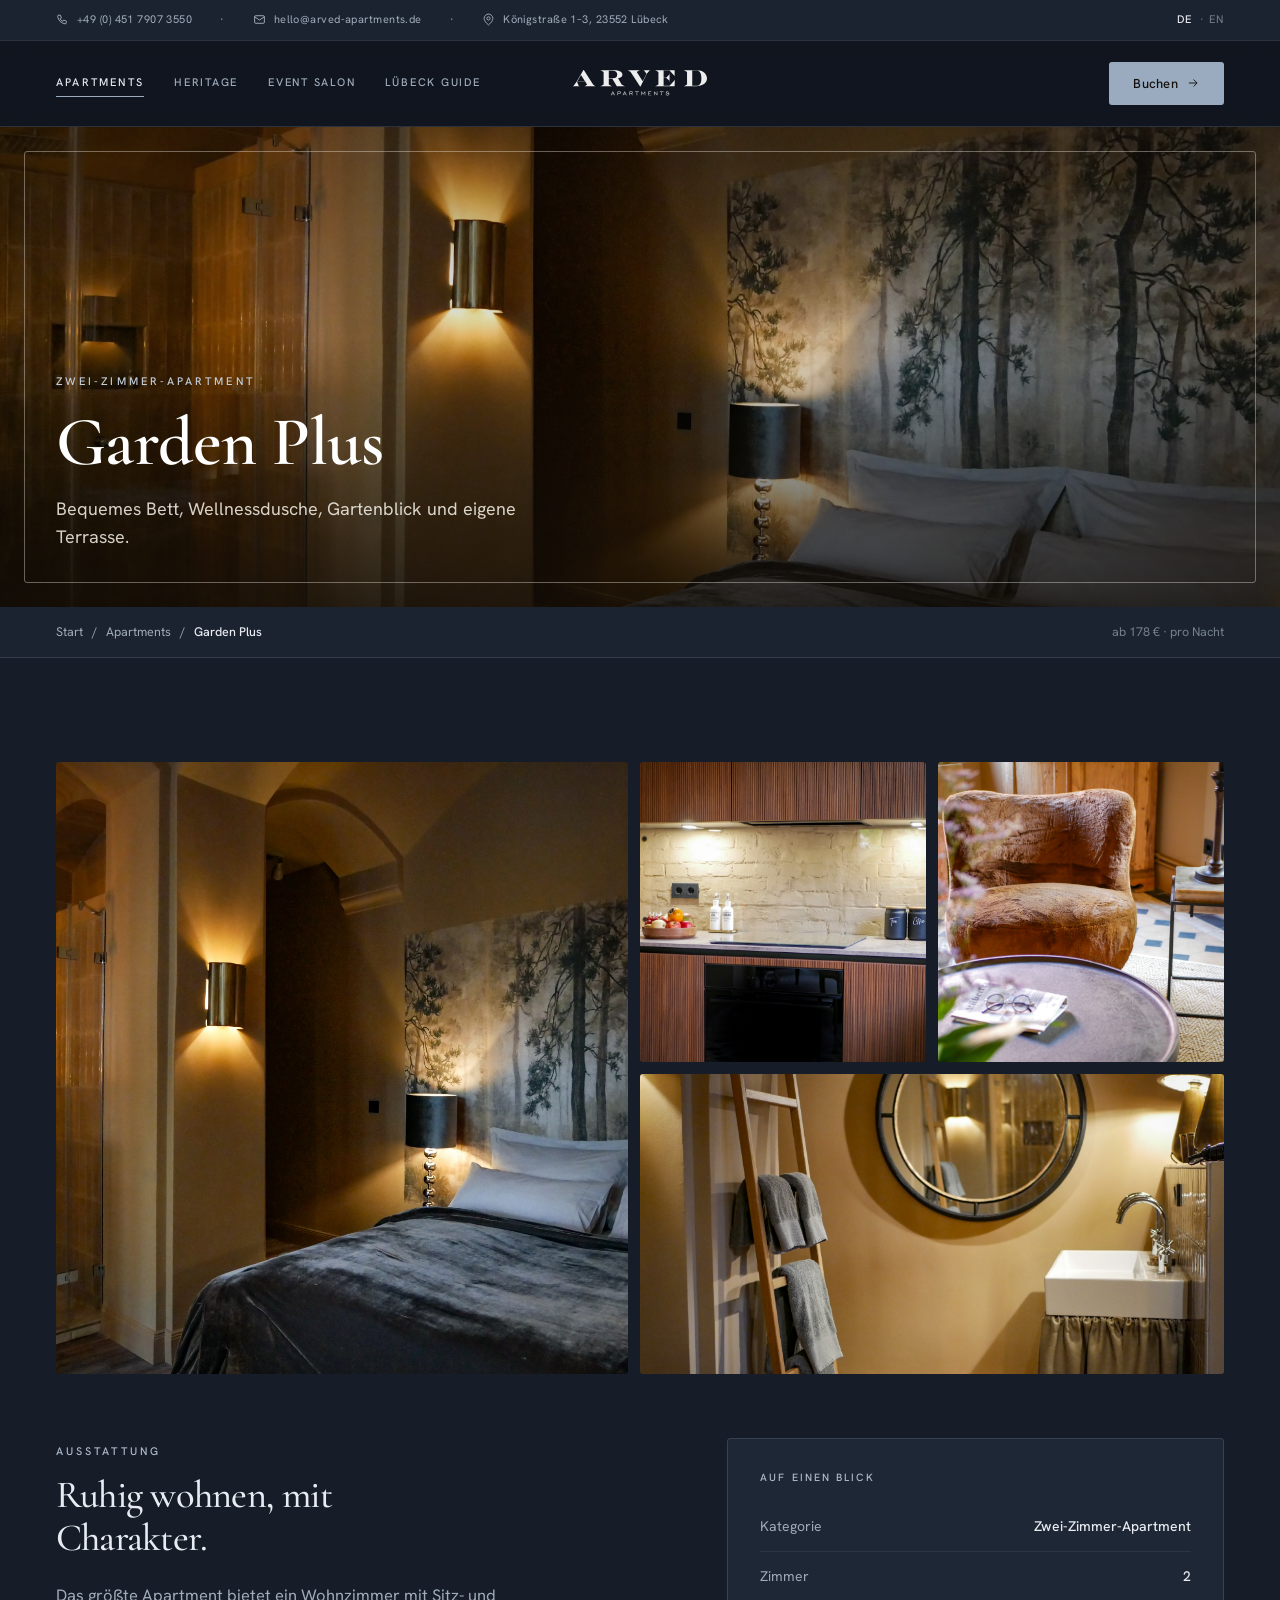
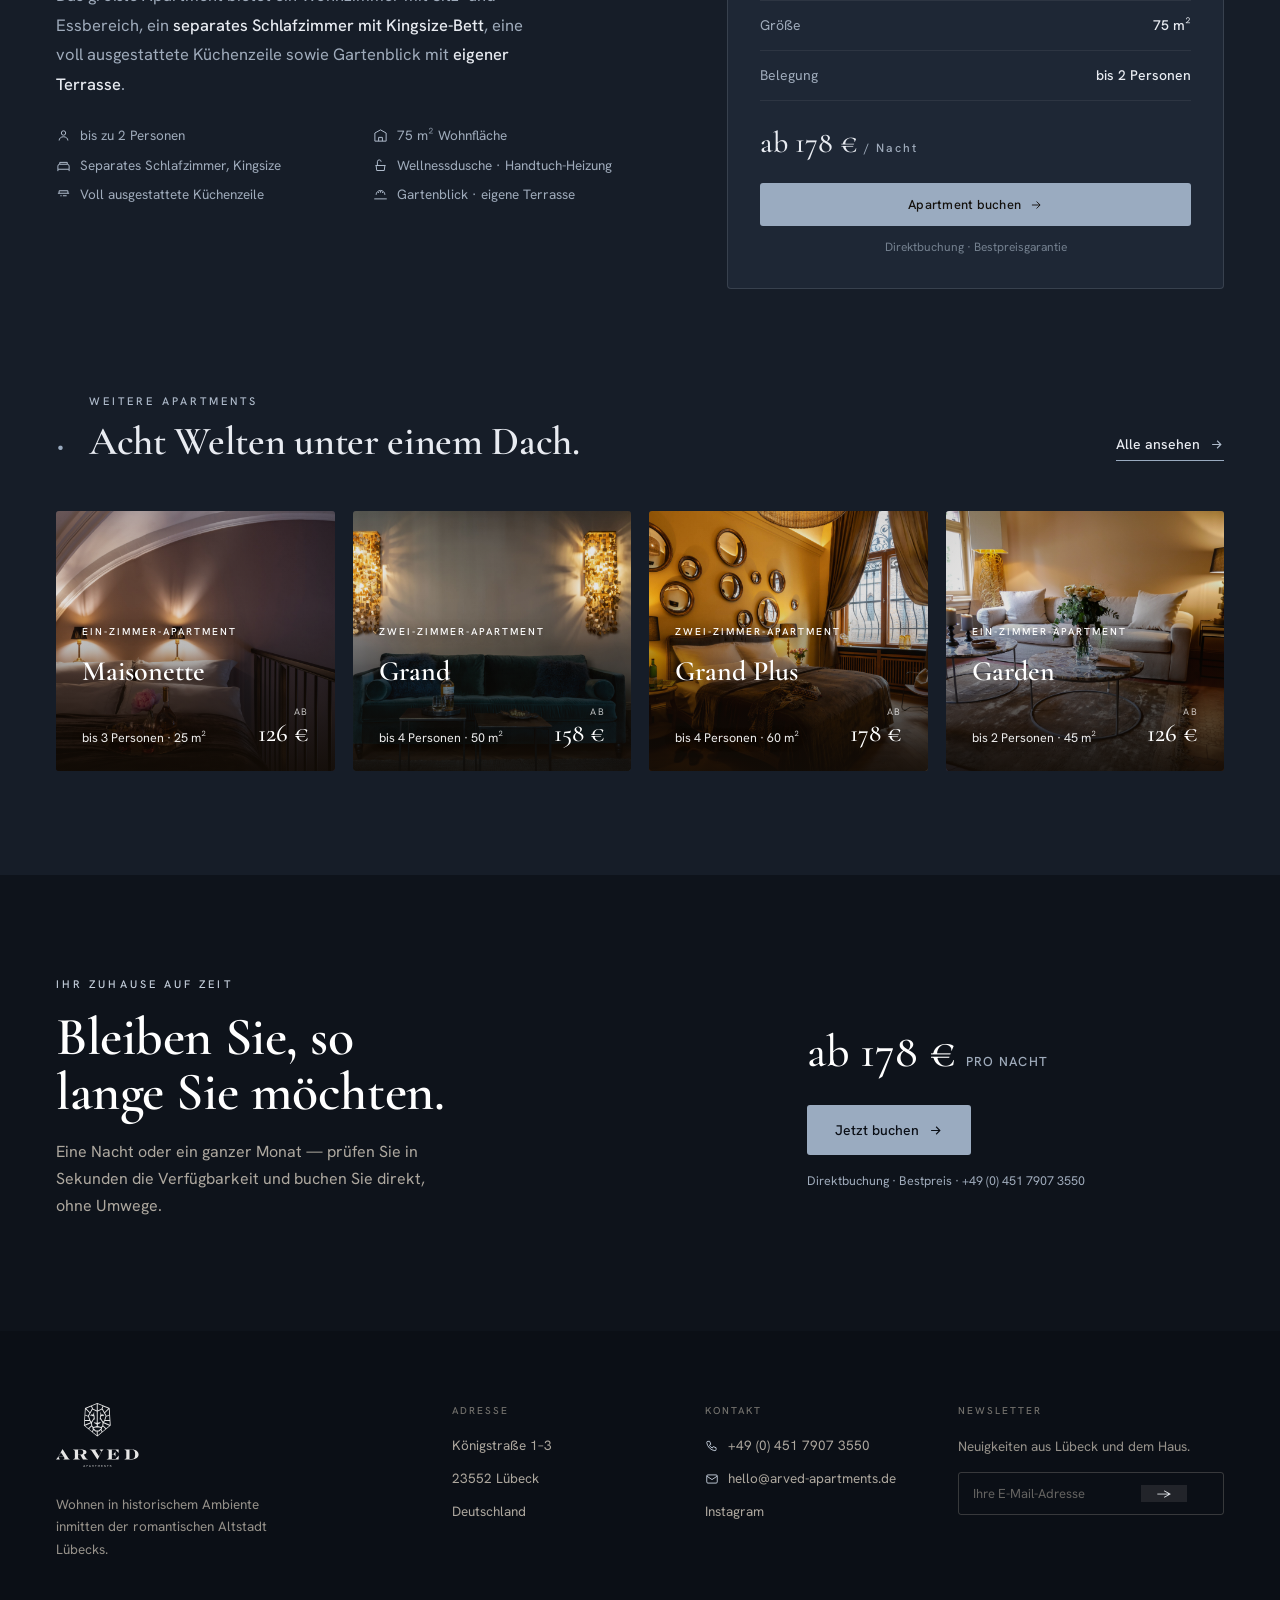
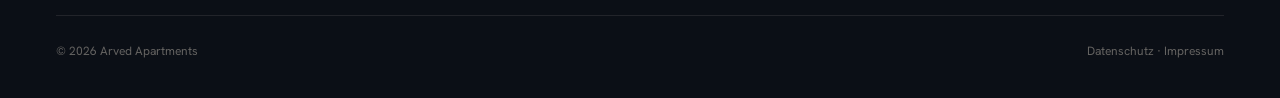
==== commit 27e12d8a: "Replace site with updated build from Arved Living (2).zip New logo wordmark (SVG), new hero image, s" ====
--- a/apartment-garden-plus.html
+++ b/apartment-garden-plus.html
@@ -1,16 +1,16 @@
 <!DOCTYPE html>
-<html lang="de" data-theme="thyra"><head><meta charset="utf-8"><meta name="viewport" content="width=device-width, initial-scale=1"><title>Garden Plus — Arved Apartments</title>
-<link rel="stylesheet" href="arved.css?v=3"><script src="arved.js?v=3"></script></head><body>
-  <div class="util"><div class="util-in"><div class="l"><a href="tel:+4945179073550">+49 (0) 451 7907 3550</a><span class="dot">·</span><a href="mailto:hello@arved-apartments.de">hello@arved-apartments.de</a><span class="dot">·</span><span>Königstraße 1–3, 23552 Lübeck</span></div><div class="lang"><b>DE</b> · EN</div></div></div>
-  <header class="nav"><div class="nav-in"><a class="mark" href="index.html"><b>ARVED</b><span>Apartments · Lübeck</span></a><nav class="nav-l"><a href="apartments.html" class="on">Apartments</a><a href="heritage.html">Heritage</a><a href="event-salon.html">Event Salon</a><a href="lubeck.html">Lübeck Guide</a></nav><a class="btn-ink" href="https://booking2.softtec.software/arvedapartments" target="_blank" rel="noopener">Buchen <svg viewBox="0 0 24 24"><path d="M5 12h14M13 6l6 6-6 6"/></svg></a></div></header>
-  <section class="phero" style="padding:0;"><img src="assets/arved/gardenplus-4.jpg" alt="Garden Plus Apartment" style="object-position:center 50%;"><div class="phero-ov"></div><div class="in"><span class="eb">Zwei-Zimmer-Apartment</span><h1>Garden Plus</h1><p>Bequemes Bett, Wellnessdusche, Gartenblick und eigene Terrasse.</p></div></section>
+<html lang="de" data-theme="magnus"><head><meta charset="utf-8"><meta name="viewport" content="width=device-width, initial-scale=1"><title>Garden Plus — Arved Apartments</title>
+<link rel="stylesheet" href="arved.css?v=4"><script src="arved.js?v=4"></script></head><body>
+  <div class="util"><div class="util-in"><div class="l"><a href="tel:+4945179073550"><svg viewBox="0 0 24 24"><path d="M5 4h3l2 5-2.5 1.5a11 11 0 0 0 5 5L14 13l5 2v3a2 2 0 0 1-2 2A16 16 0 0 1 3 6a2 2 0 0 1 2-2Z"/></svg>+49 (0) 451 7907 3550</a><span class="dot">·</span><a href="mailto:hello@arved-apartments.de"><svg viewBox="0 0 24 24"><rect x="3" y="5" width="18" height="14" rx="2"/><path d="m3 7 9 6 9-6"/></svg>hello@arved-apartments.de</a><span class="dot">·</span><span><svg viewBox="0 0 24 24"><path d="M20 10c0 6-8 12-8 12s-8-6-8-12a8 8 0 0 1 16 0Z"/><circle cx="12" cy="10" r="3"/></svg>Königstraße 1–3, 23552 Lübeck</span></div><div class="lang"><b>DE</b> · EN</div></div></div>
+  <header class="nav"><div class="nav-in"><a class="mark" href="index.html"><img src="assets/arved/logo-wordmark-cream.svg" alt="ARVED Apartments · Lübeck"></a><nav class="nav-l"><a href="apartments.html" class="on">Apartments</a><a href="heritage.html">Heritage</a><a href="event-salon.html">Event Salon</a><a href="lubeck.html">Lübeck Guide</a></nav><a class="btn-ink" href="https://booking2.softtec.software/arvedapartments" target="_blank" rel="noopener">Buchen <svg viewBox="0 0 24 24"><path d="M5 12h14M13 6l6 6-6 6"/></svg></a></div></header>
+  <section class="phero" style="padding:0;"><img src="assets/arved/gardenplus-3.jpg" alt="Garden Plus Apartment" style="object-position:center 50%;"><div class="phero-ov"></div><div class="in"><span class="eb">Zwei-Zimmer-Apartment</span><h1>Garden Plus</h1><p>Bequemes Bett, Wellnessdusche, Gartenblick und eigene Terrasse.</p></div></section>
   <div class="crumb"><div class="wrap"><div><a href="index.html">Start</a><span class="sep">/</span><a href="apartments.html">Apartments</a><span class="sep">/</span><b>Garden Plus</b></div><div>ab 178 € · pro Nacht</div></div></div>
 
   <section><div class="wrap">
     <div class="gal">
-        <a href="https://booking2.softtec.software/arvedapartments" target="_blank" rel="noopener"><img src="assets/arved/gardenplus-4.jpg" alt="Garden Plus — Wohnraum"></a>
+        <a href="https://booking2.softtec.software/arvedapartments" target="_blank" rel="noopener"><img src="assets/arved/gardenplus-3.jpg" alt="Garden Plus — Wohnraum"></a>
         <a href="https://booking2.softtec.software/arvedapartments" target="_blank" rel="noopener"><img src="assets/arved/gardenplus-2.jpg" alt="Garden Plus — Küche"></a>
-        <a href="https://booking2.softtec.software/arvedapartments" target="_blank" rel="noopener"><img src="assets/arved/gardenplus-3.jpg" alt="Garden Plus — Schlafzimmer"></a>
+        <a href="https://booking2.softtec.software/arvedapartments" target="_blank" rel="noopener"><img src="assets/arved/gardenplus-4.jpg" alt="Garden Plus — Schlafzimmer"></a>
         <a href="https://booking2.softtec.software/arvedapartments" target="_blank" rel="noopener"><img src="assets/arved/gardenplus-1.jpg" alt="Garden Plus — Bad"></a>
     </div>
     <div class="facts" style="margin-top:64px;">
@@ -34,7 +34,7 @@
   </div></section>
 
   <section style="padding-top:0;"><div class="wrap">
-    <div class="shead between"><div class="lh"><span class="rn" style="font-size:46px;">·</span><div><span class="eb">Weitere Apartments</span><h2 style="font-size:clamp(28px,3.2vw,40px);">Acht Häuser im Haus.</h2></div></div><a class="lnk" href="apartments.html">Alle ansehen <svg viewBox="0 0 24 24"><path d="M5 12h14M13 6l6 6-6 6"/></svg></a></div>
+    <div class="shead between"><div class="lh"><span class="rn" style="font-size:46px;">·</span><div><span class="eb">Weitere Apartments</span><h2 style="font-size:clamp(28px,3.2vw,40px);">Acht Welten unter einem Dach.</h2></div></div><a class="lnk" href="apartments.html">Alle ansehen <svg viewBox="0 0 24 24"><path d="M5 12h14M13 6l6 6-6 6"/></svg></a></div>
     <div style="display:grid;grid-template-columns:repeat(auto-fit,minmax(220px,1fr));gap:18px;">
         <a class="acard" style="min-height:260px;" href="apartment-maisonette.html"><img src="assets/arved/maisonette-3.jpg" alt="Maisonette"><div class="g"></div><div class="c"><span class="cat">Ein-Zimmer-Apartment</span><h3>Maisonette</h3><div class="row"><span class="spec">bis 3 Personen · 25 m²</span><span class="pr"><small>ab</small><b>126 €</b></span></div></div></a>
         <a class="acard" style="min-height:260px;" href="apartment-grand.html"><img src="assets/arved/grand-1.jpg" alt="Grand"><div class="g"></div><div class="c"><span class="cat">Zwei-Zimmer-Apartment</span><h3>Grand</h3><div class="row"><span class="spec">bis 4 Personen · 50 m²</span><span class="pr"><small>ab</small><b>158 €</b></span></div></div></a>
@@ -44,5 +44,5 @@
   </div></section>
 
   <section class="band" style="padding:0;"><div class="wrap"><div><span class="eb">Ihr Zuhause auf Zeit</span><h2>Bleiben Sie, so lange Sie möchten.</h2><p>Eine Nacht oder ein ganzer Monat — prüfen Sie in Sekunden die Verfügbarkeit und buchen Sie direkt, ohne Umwege.</p></div><div class="band-cta"><div class="band-price">ab 178 €<small>pro Nacht</small></div><a class="btn-brass" style="margin-top:0;" href="https://booking2.softtec.software/arvedapartments" target="_blank" rel="noopener">Jetzt buchen <svg viewBox="0 0 24 24"><path d="M5 12h14M13 6l6 6-6 6"/></svg></a><span class="band-note">Direktbuchung · Bestpreis · +49 (0) 451 7907 3550</span></div></div></section>
-  <footer><div class="wrap"><div class="ft"><div><div class="mark"><b>ARVED</b><span>Apartments · Lübeck</span></div><p>Wohnen in historischem Ambiente inmitten der romantischen Altstadt Lübecks.</p></div><div class="col"><h4>Adresse</h4><div>Königstraße 1–3</div><div>23552 Lübeck</div><div>Deutschland</div></div><div class="col"><h4>Kontakt</h4><a href="tel:+4945179073550">+49 (0) 451 7907 3550</a><a href="mailto:hello@arved-apartments.de">hello@arved-apartments.de</a><a href="https://www.instagram.com/arvedapartments/" target="_blank" rel="noopener">Instagram</a></div><div class="col"><h4>Newsletter</h4><p style="margin:0 0 14px;">Neuigkeiten aus Lübeck und dem Haus.</p><div class="nl"><input type="email" placeholder="Ihre E-Mail-Adresse"><button>→</button></div></div></div><div class="ft-b"><span>© 2026 Arved Apartments</span><span><a href="#">Datenschutz</a> · <a href="#">Impressum</a></span></div></div></footer>
+  <footer><div class="wrap"><div class="ft"><div><div class="mark"><img src="assets/arved/logo-lion-cream.svg" alt="ARVED Apartments · Lübeck"></div><p>Wohnen in historischem Ambiente inmitten der romantischen Altstadt Lübecks.</p></div><div class="col"><h4>Adresse</h4><div>Königstraße 1–3</div><div>23552 Lübeck</div><div>Deutschland</div></div><div class="col"><h4>Kontakt</h4><a href="tel:+4945179073550"><svg viewBox="0 0 24 24"><path d="M5 4h3l2 5-2.5 1.5a11 11 0 0 0 5 5L14 13l5 2v3a2 2 0 0 1-2 2A16 16 0 0 1 3 6a2 2 0 0 1 2-2Z"/></svg>+49 (0) 451 7907 3550</a><a href="mailto:hello@arved-apartments.de"><svg viewBox="0 0 24 24"><rect x="3" y="5" width="18" height="14" rx="2"/><path d="m3 7 9 6 9-6"/></svg>hello@arved-apartments.de</a><a href="https://www.instagram.com/arvedapartments/" target="_blank" rel="noopener">Instagram</a></div><div class="col"><h4>Newsletter</h4><p style="margin:0 0 14px;">Neuigkeiten aus Lübeck und dem Haus.</p><div class="nl"><input type="email" placeholder="Ihre E-Mail-Adresse"><button>→</button></div></div></div><div class="ft-b"><span>© 2026 Arved Apartments</span><span><a href="#">Datenschutz</a> · <a href="#">Impressum</a></span></div></div></footer>
 </body></html>
--- a/arved.css
+++ b/arved.css
@@ -14,7 +14,7 @@
   --line:rgba(31,31,41,0.12); --line-s:rgba(31,31,41,0.06); --line-iv:rgba(241,241,244,0.16);
   --brass:#8a857a; --brass-d:#67625a; --brass-iv:#bdb8ad;
   --ph-bg:#ebebf2;
-  --nav-bg:rgba(246,245,243,0.84); --book-bg:rgba(255,255,255,0.97);
+  --nav-bg:rgba(246,245,243,0.84); --book-bg:#ffffff;
   --serif:'Cormorant Garamond',Georgia,serif; --sans:'Hanken Grotesk',-apple-system,sans-serif;
   --mono:'Geist Mono',ui-monospace,monospace;
 }
@@ -38,24 +38,30 @@
 .rn{font-family:var(--serif);font-weight:500;color:var(--brass);line-height:.78;letter-spacing:0;}
 
 /* utility bar */
-.util{background:var(--ink2);color:var(--invm);font-size:12px;letter-spacing:0.02em;}
-.util-in{max-width:1280px;margin:0 auto;padding:9px 56px;display:flex;align-items:center;justify-content:space-between;gap:20px;}
-.util a{color:var(--invm);transition:color .15s;}
-.util a:hover{color:var(--inv);}
-.util .l{display:flex;gap:22px;align-items:center;flex-wrap:wrap;}
-.util .l a,.util .l span{white-space:nowrap;}
-.util .dot{color:var(--brass);}
-.util .lang{white-space:nowrap;}
-.util .lang b{color:var(--inv);font-weight:500;}
+.util{background:var(--paper);color:var(--t3);font-size:11px;letter-spacing:0.04em;border-bottom:1px solid var(--line-s);}
+.util-in{max-width:1280px;margin:0 auto;padding:11px 56px;display:flex;align-items:center;justify-content:space-between;gap:20px;}
+.util .l{display:flex;gap:28px;align-items:center;flex-wrap:wrap;}
+.util .l a,.util .l span{white-space:nowrap;color:var(--t2);display:inline-flex;align-items:center;gap:8px;transition:color .15s;}
+.util .l a:hover{color:var(--t1);}
+.util .l svg{width:13px;height:13px;stroke:var(--brass-d);stroke-width:1.6;fill:none;}
+.util .dot{display:none;}
+.util .lang{white-space:nowrap;color:var(--t3);display:inline-flex;gap:7px;letter-spacing:0.1em;}
+.util .lang b{color:var(--t1);font-weight:500;}
 
 /* nav */
 .nav{position:sticky;top:0;z-index:40;background:var(--nav-bg);backdrop-filter:blur(14px);border-bottom:1px solid var(--line);}
-.nav-in{max-width:1280px;margin:0 auto;padding:17px 56px;display:flex;align-items:center;justify-content:space-between;gap:30px;}
-.mark b{font-family:var(--serif);font-size:25px;font-weight:500;letter-spacing:0.16em;display:block;line-height:1;}
-.mark span{font-size:8.5px;letter-spacing:0.36em;text-transform:uppercase;color:var(--t3);margin-top:6px;display:block;}
-.nav-l{display:flex;align-items:center;gap:34px;}
-.nav-l a{font-size:13.5px;color:var(--t2);transition:color .15s;white-space:nowrap;}
-.nav-l a:hover,.nav-l a.on{color:var(--t1);}
+.nav-in{max-width:1280px;margin:0 auto;padding:21px 56px;display:grid;grid-template-columns:1fr auto 1fr;align-items:center;gap:30px;}
+.mark{grid-column:2;grid-row:1;justify-self:center;display:inline-flex;align-items:center;}
+.mark img{height:26px;width:auto;display:block;}
+html[data-theme] .nav .mark img{filter:brightness(0) invert(0.93);}
+.mark b{display:none;}
+.mark span{display:none;}
+.nav-l{grid-column:1;grid-row:1;justify-self:start;display:flex;align-items:center;gap:30px;}
+.nav-l a{position:relative;font-size:11px;font-weight:500;letter-spacing:0.16em;text-transform:uppercase;color:var(--t2);transition:color .2s,letter-spacing .2s;white-space:nowrap;padding:5px 0;}
+.nav-l a::after{content:"";position:absolute;left:0;right:0;bottom:0;height:1px;background:var(--brass);transform:scaleX(0);transform-origin:left;transition:transform .3s cubic-bezier(.2,.6,.2,1);}
+.nav-l a:hover,.nav-l a.on{color:var(--t1);letter-spacing:0.2em;}
+.nav-l a:hover::after,.nav-l a.on::after{transform:scaleX(1);}
+.nav-in > .btn-ink{grid-column:3;grid-row:1;justify-self:end;}
 .btn-ink{background:var(--ink);color:var(--inv);font-size:13px;font-weight:500;border-radius:3px;padding:11px 24px;letter-spacing:0.02em;display:inline-flex;align-items:center;gap:8px;transition:opacity .15s;}
 .btn-ink:hover{opacity:.88;}
 .btn-ink svg{width:14px;height:14px;stroke:currentColor;stroke-width:1.6;fill:none;transition:transform .2s;}
@@ -64,13 +70,13 @@
 .btn-out:hover{background:var(--card);border-color:var(--t2);}
 
 /* hero (homepage) */
-.hero{position:relative;min-height:792px;display:flex;flex-direction:column;justify-content:flex-end;overflow:hidden;}
+.hero{position:relative;min-height:792px;display:flex;flex-direction:column;justify-content:center;overflow:hidden;}
 .hero>img{position:absolute;inset:0;width:100%;height:100%;object-fit:cover;object-position:center 50%;}
 .hero-ov{position:absolute;inset:0;background:linear-gradient(to top,rgba(20,14,7,0.86),rgba(20,14,7,0.18) 52%,rgba(20,14,7,0.30)),linear-gradient(to right,rgba(20,14,7,0.55),rgba(20,14,7,0) 62%);}
 .hero-top{position:absolute;top:32px;left:0;right:0;}
 .hero-top .wrap{display:flex;justify-content:space-between;color:rgba(255,251,244,0.82);font-size:11px;letter-spacing:0.26em;text-transform:uppercase;}
 .hero-top b{color:rgba(255,250,244,0.92);font-weight:500;}
-.hero-c{position:relative;padding-bottom:54px;}
+.hero-c{position:relative;padding:40px 0;}
 .hero-price{display:inline-flex;align-items:baseline;gap:8px;white-space:nowrap;color:rgba(255,250,244,0.92);font-size:11px;letter-spacing:0.22em;text-transform:uppercase;}
 .hero-price b{font-family:var(--sans);font-size:13px;font-weight:600;color:#fff;letter-spacing:0.04em;font-variant-numeric:tabular-nums;}
 .hero h1{font-family:var(--serif);font-weight:500;letter-spacing:-0.008em;line-height:1.0;color:#fff;font-size:clamp(52px,6.6vw,98px);margin:22px 0 0;max-width:15ch;}
@@ -96,14 +102,15 @@
 .crumb b{color:var(--t1);font-weight:500;}
 
 /* booking bar */
-.book{margin-top:36px;display:flex;align-items:stretch;background:var(--book-bg);border-radius:4px;backdrop-filter:blur(8px);max-width:780px;box-shadow:0 36px 80px -34px rgba(15,10,4,0.7);overflow:hidden;}
+.book{margin-top:36px;display:flex;align-items:stretch;background:var(--book-bg);border-radius:4px;max-width:780px;box-shadow:0 36px 80px -34px rgba(15,10,4,0.7);}
+.bk-f:first-child{border-radius:4px 0 0 4px;}
 .book.flat{box-shadow:none;border:1px solid var(--line);margin-top:0;}
 .bk-f{flex:1;padding:15px 22px;border-right:1px solid var(--line);display:flex;flex-direction:column;gap:4px;cursor:pointer;transition:background .15s;}
 .bk-f:hover{background:var(--card-h);}
 .bk-f .l{font-size:10px;letter-spacing:0.16em;text-transform:uppercase;color:var(--t3);}
 .bk-f .v{font-size:15px;color:var(--t1);display:flex;align-items:center;gap:8px;}
 .bk-f .v svg{width:15px;height:15px;stroke:var(--brass-d);stroke-width:1.6;fill:none;}
-.bk-go{display:flex;align-items:center;gap:9px;background:var(--ink);color:var(--inv);font-size:14px;font-weight:500;padding:0 28px;white-space:nowrap;transition:opacity .15s;}
+.bk-go{display:flex;align-items:center;gap:9px;background:var(--ink);color:var(--inv);font-size:14px;font-weight:500;padding:0 28px;white-space:nowrap;transition:opacity .15s;border-radius:0 4px 4px 0;}
 .bk-go:hover{opacity:.9;}
 .bk-go svg{width:15px;height:15px;stroke:currentColor;stroke-width:1.7;fill:none;transition:transform .2s;}
 .bk-go:hover svg{transform:translateX(3px);}
@@ -147,12 +154,12 @@
 .acard{position:relative;border-radius:3px;overflow:hidden;background:var(--ph-bg);text-decoration:none;display:flex;align-items:flex-end;min-height:300px;}
 .acard img{position:absolute;inset:0;width:100%;height:100%;object-fit:cover;transition:transform .7s cubic-bezier(.2,.6,.2,1);}
 .acard:hover img{transform:scale(1.045);}
-.acard .g{position:absolute;inset:0;background:linear-gradient(to top,rgba(18,12,6,0.84),rgba(18,12,6,0.04) 58%);}
+.acard .g{position:absolute;inset:0;background:linear-gradient(to top,rgba(18,12,6,0.9),rgba(18,12,6,0.1) 62%);}
 .acard .c{position:relative;padding:24px 26px;width:100%;color:#fff;}
-.acard .cat{font-size:10px;letter-spacing:0.2em;text-transform:uppercase;color:rgba(255,255,255,0.74);}
+.acard .cat{font-size:10px;letter-spacing:0.2em;text-transform:uppercase;color:#fff;font-weight:500;text-shadow:0 1px 10px rgba(0,0,0,0.55);}
 .acard h3{font-family:var(--serif);font-size:28px;font-weight:500;margin:7px 0 0;letter-spacing:0;}
 .acard .row{display:flex;align-items:flex-end;justify-content:space-between;gap:14px;margin-top:13px;}
-.acard .spec{font-size:12.5px;color:rgba(255,255,255,0.84);line-height:1.4;max-width:24ch;}
+.acard .spec{font-size:12.5px;color:rgba(255,255,255,0.92);line-height:1.4;max-width:24ch;text-shadow:0 1px 8px rgba(0,0,0,0.5);}
 .acard .pr{text-align:right;line-height:1.05;white-space:nowrap;}
 .acard .pr small{font-size:9.5px;letter-spacing:0.14em;text-transform:uppercase;color:rgba(255,255,255,0.72);display:block;margin-bottom:3px;}
 .acard .pr b{font-family:var(--serif);font-size:25px;font-weight:500;}
@@ -183,9 +190,9 @@
 .price-blk b{font-family:var(--serif);font-size:34px;font-weight:500;letter-spacing:0;}
 .price-blk b span{font-size:15px;color:var(--t2);font-family:var(--sans);font-weight:400;margin-left:4px;}
 
-/* detail gallery — verbundenes Modul */
-.gal{display:grid;grid-template-columns:2fr 1fr 1fr;grid-template-rows:300px 300px;gap:4px;border-radius:4px;overflow:hidden;border:1px solid var(--brass);background:var(--brass);}
-.gal a{position:relative;border-radius:0;overflow:hidden;background:var(--ph-bg);display:block;}
+/* detail gallery — ruhige Abstände, kein Rahmen */
+.gal{display:grid;grid-template-columns:2fr 1fr 1fr;grid-template-rows:300px 300px;gap:12px;}
+.gal a{position:relative;border-radius:3px;overflow:hidden;background:var(--ph-bg);display:block;}
 .gal a:first-child{grid-row:span 2;}
 .gal a:last-child{grid-column:span 2;}
 .gal img{width:100%;height:100%;object-fit:cover;transition:transform .7s cubic-bezier(.2,.6,.2,1);}
@@ -263,11 +270,14 @@
 /* footer */
 footer{background:var(--ink2);color:var(--inv);padding:72px 0 36px;}
 .ft{display:grid;grid-template-columns:1.7fr 1fr 1fr 1.3fr;gap:48px;}
-.ft .mark b{font-family:var(--serif);font-size:26px;color:var(--inv);letter-spacing:0.16em;}
-.ft .mark span{font-size:8.5px;letter-spacing:0.36em;text-transform:uppercase;color:rgba(236,226,210,0.5);margin-top:6px;display:block;}
+.ft .mark img{height:64px;width:auto;display:block;filter:brightness(0) invert(0.9);}
+.ft .mark b{display:none;}
+.ft .mark span{display:none;}
 .ft p{font-size:13.5px;line-height:1.7;color:rgba(236,226,210,0.62);max-width:30ch;margin:18px 0 0;}
 .ft h4{font-size:10px;letter-spacing:0.2em;text-transform:uppercase;color:rgba(236,226,210,0.46);margin:0 0 16px;}
 .ft .col a,.ft .col div{display:block;font-size:13.5px;color:rgba(236,226,210,0.72);margin-bottom:11px;transition:color .15s;}
+.ft .col a{display:flex;align-items:center;gap:9px;}
+.ft .col a svg{width:14px;height:14px;stroke:var(--brass-iv);stroke-width:1.6;fill:none;flex:0 0 auto;}
 .ft .col a:hover{color:#fff;}
 .nl{display:flex;border:1px solid rgba(236,226,210,0.2);border-radius:3px;overflow:hidden;margin-top:4px;}
 .nl input{flex:1;background:transparent;border:0;color:#fff;font-family:var(--sans);font-size:13px;padding:12px 14px;outline:none;}
@@ -343,8 +353,9 @@
 body.menu-open .nav-drawer{transform:none;}
 body.menu-open{overflow:hidden;}
 .nav-drawer .top{display:flex;align-items:center;justify-content:space-between;margin-bottom:22px;}
-.nav-drawer .top .mark b{font-family:var(--serif);font-size:22px;font-weight:600;letter-spacing:0.16em;color:var(--t1);display:block;line-height:1;}
-.nav-drawer .top .mark span{font-size:8px;letter-spacing:0.34em;text-transform:uppercase;color:var(--t3);margin-top:5px;display:block;}
+.nav-drawer .top .mark img{height:24px;width:auto;display:block;}
+.nav-drawer .top .mark b{display:none;}
+.nav-drawer .top .mark span{display:none;}
 .nav-drawer .x{width:42px;height:42px;border:0;background:transparent;font-size:30px;line-height:1;color:var(--t1);cursor:pointer;}
 .nav-drawer a.m{font-family:var(--serif);font-size:28px;font-weight:600;color:var(--t1);padding:13px 0;border-bottom:1px solid var(--line);}
 .nav-drawer .ct{margin-top:auto;padding-top:26px;font-size:13.5px;color:var(--t2);line-height:1.8;}
@@ -352,19 +363,21 @@
 @media(max-width:720px){
   .wrap,.util-in,.nav-in,.phero .in,.band .wrap{padding-left:20px;padding-right:20px;}
   .util{display:none;}
-  .nav-in{padding:13px 20px;}
+  .nav-in{display:flex;justify-content:space-between;padding:13px 20px;}
   .nav-l{display:none;}
   .nav-in > .btn-ink{display:none;}
   .nav-burger{display:inline-flex;}
   .mark b{font-size:21px;}
+  .mark img{height:22px;}
   .hero{min-height:86vh;}
   .hero h1{font-size:clamp(38px,12vw,60px);max-width:none;}
   .hero-sub{font-size:16px;max-width:none;}
   .hero-top{display:none;}
   .hero-c{padding-bottom:30px;}
-  .book{flex-wrap:wrap;max-width:none;}
+  .book{flex-wrap:wrap;max-width:none;overflow:hidden;}
+  .book .bk-f:first-child{border-radius:0;}
   .book .bk-f{flex:1 1 50%;}
-  .book .bk-go{flex:1 1 100%;justify-content:center;padding:15px;}
+  .book .bk-go{flex:1 1 100%;justify-content:center;padding:15px;border-radius:0;}
   section{padding:58px 0;}
   .shead{margin-bottom:28px;gap:14px;}
   .shead .rn{font-size:38px;}
